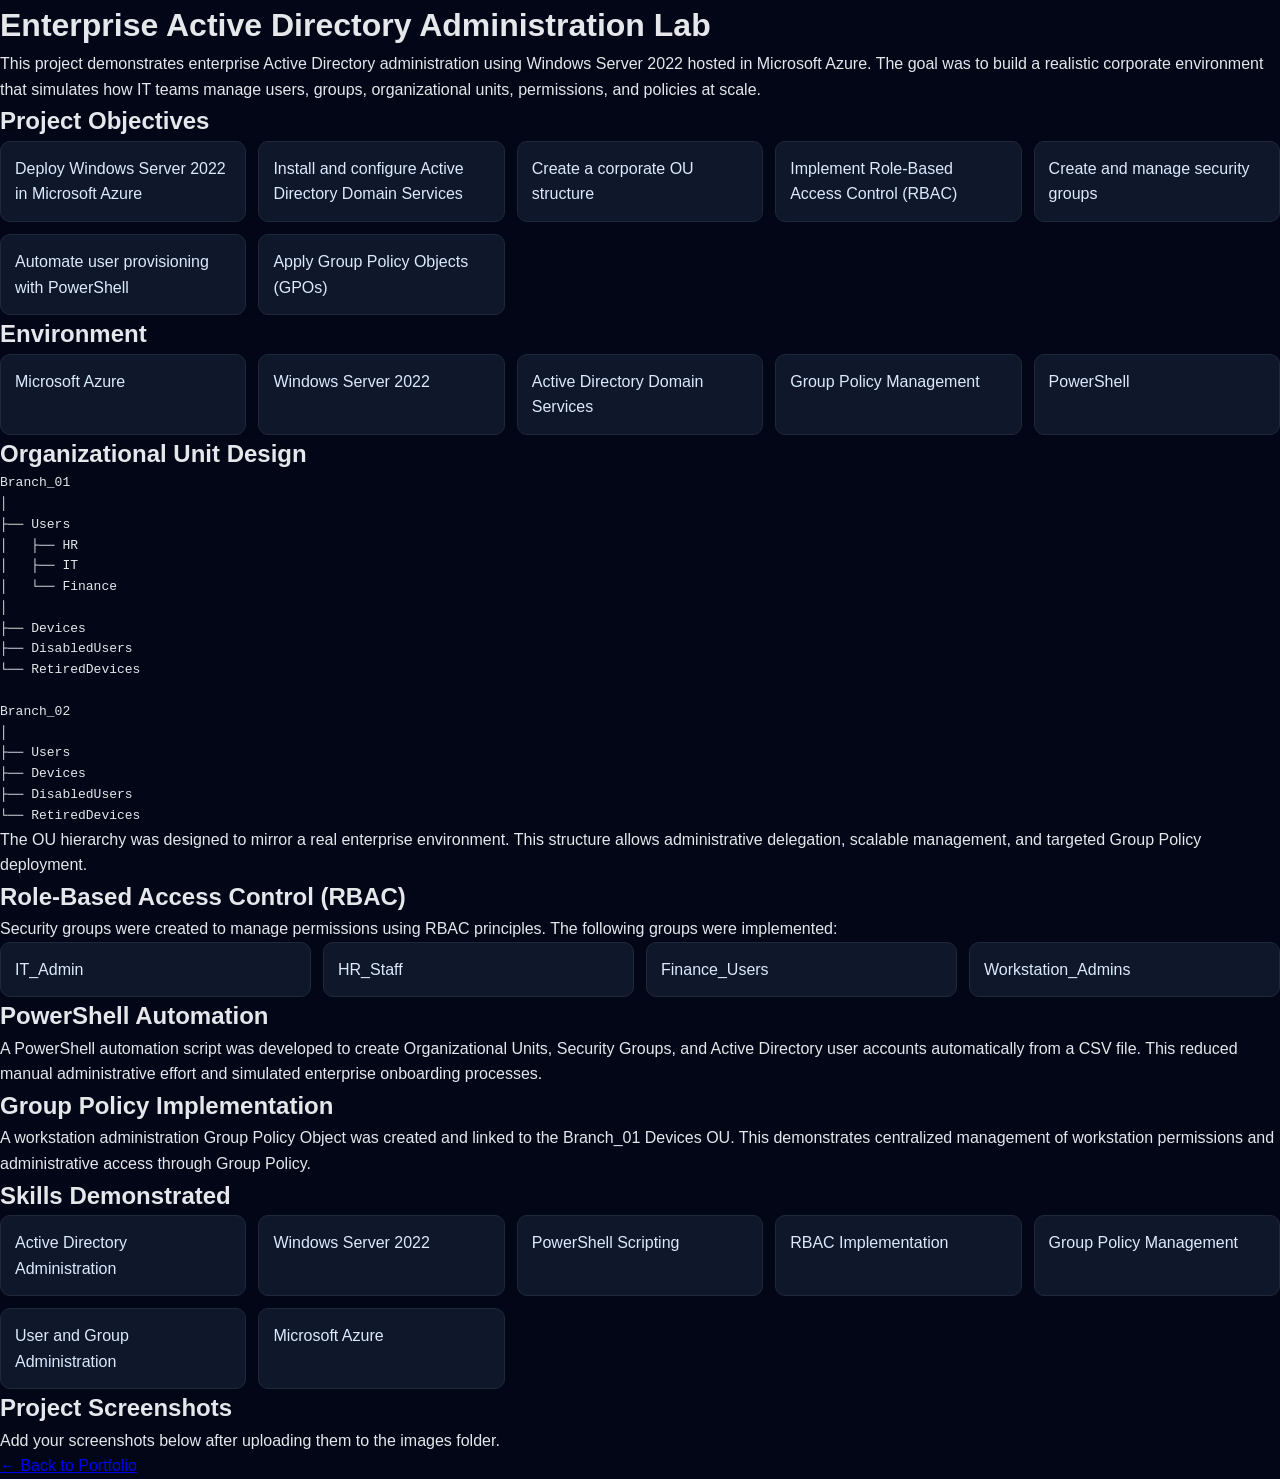
==== active-directory-lab.html @ cedfe618 "Add active-directory-lab.html for project documentation This HTML file outlines a project demonstrat" ====
<!DOCTYPE html>
<html lang="en">
<head>
    <meta charset="UTF-8">
    <meta name="viewport" content="width=device-width, initial-scale=1.0">
    <title>Enterprise Active Directory Administration Lab</title>
    <link rel="stylesheet" href="../style.css">
</head>
<body>

<div class="container">

    <h1>Enterprise Active Directory Administration Lab</h1>

    <p>
        This project demonstrates enterprise Active Directory administration
        using Windows Server 2022 hosted in Microsoft Azure. The goal was to
        build a realistic corporate environment that simulates how IT teams
        manage users, groups, organizational units, permissions, and policies
        at scale.
    </p>

    <h2>Project Objectives</h2>

    <ul>
        <li>Deploy Windows Server 2022 in Microsoft Azure</li>
        <li>Install and configure Active Directory Domain Services</li>
        <li>Create a corporate OU structure</li>
        <li>Implement Role-Based Access Control (RBAC)</li>
        <li>Create and manage security groups</li>
        <li>Automate user provisioning with PowerShell</li>
        <li>Apply Group Policy Objects (GPOs)</li>
    </ul>

    <h2>Environment</h2>

    <ul>
        <li>Microsoft Azure</li>
        <li>Windows Server 2022</li>
        <li>Active Directory Domain Services</li>
        <li>Group Policy Management</li>
        <li>PowerShell</li>
    </ul>

    <h2>Organizational Unit Design</h2>

<pre>
Branch_01
│
├── Users
│   ├── HR
│   ├── IT
│   └── Finance
│
├── Devices
├── DisabledUsers
└── RetiredDevices

Branch_02
│
├── Users
├── Devices
├── DisabledUsers
└── RetiredDevices
</pre>

    <p>
        The OU hierarchy was designed to mirror a real enterprise environment.
        This structure allows administrative delegation, scalable management,
        and targeted Group Policy deployment.
    </p>

    <h2>Role-Based Access Control (RBAC)</h2>

    <p>
        Security groups were created to manage permissions using RBAC principles.
        The following groups were implemented:
    </p>

    <ul>
        <li>IT_Admin</li>
        <li>HR_Staff</li>
        <li>Finance_Users</li>
        <li>Workstation_Admins</li>
    </ul>

    <h2>PowerShell Automation</h2>

    <p>
        A PowerShell automation script was developed to create Organizational
        Units, Security Groups, and Active Directory user accounts automatically
        from a CSV file. This reduced manual administrative effort and simulated
        enterprise onboarding processes.
    </p>

    <h2>Group Policy Implementation</h2>

    <p>
        A workstation administration Group Policy Object was created and linked
        to the Branch_01 Devices OU. This demonstrates centralized management
        of workstation permissions and administrative access through Group Policy.
    </p>

    <h2>Skills Demonstrated</h2>

    <ul>
        <li>Active Directory Administration</li>
        <li>Windows Server 2022</li>
        <li>PowerShell Scripting</li>
        <li>RBAC Implementation</li>
        <li>Group Policy Management</li>
        <li>User and Group Administration</li>
        <li>Microsoft Azure</li>
    </ul>

    <h2>Project Screenshots</h2>

    <p>Add your screenshots below after uploading them to the images folder.</p>

    <a href="../index.html">← Back to Portfolio</a>

</div>

</body>
</html>
---- style.css ----
* {
    margin: 0;
    padding: 0;
    box-sizing: border-box;
}

body {
    font-family: Arial, Helvetica, sans-serif;
    background: #020617;
    color: #e5e7eb;
    line-height: 1.6;
}

header {
    text-align: center;
    padding: 80px 20px;
    background: linear-gradient(135deg, #0f172a, #1e3a8a);
}

.profile-pic {
    width: 180px;
    height: 180px;
    border-radius: 50%;
    object-fit: cover;
    border: 4px solid #38bdf8;
    margin-bottom: 20px;
    box-shadow: 0 0 25px rgba(56, 189, 248, 0.5);
}

header h1 {
    font-size: 3rem;
    margin-bottom: 10px;
    color: #ffffff;
}

header p {
    font-size: 1.2rem;
    color: #bfdbfe;
}

.hero {
    text-align: center;
    padding: 60px 20px;
}

.hero h2 {
    font-size: 2.2rem;
    margin-bottom: 15px;
    color: #38bdf8;
}

.hero p {
    max-width: 800px;
    margin: 0 auto 25px;
    color: #cbd5e1;
}

.buttons {
    margin-top: 25px;
}

.buttons a,
.card a {
    display: inline-block;
    margin: 8px;
    padding: 12px 18px;
    background: #2563eb;
    color: white;
    text-decoration: none;
    border-radius: 8px;
    font-weight: bold;
}

.buttons a:hover,
.card a:hover {
    background: #1d4ed8;
}

section {
    max-width: 1100px;
    margin: auto;
    padding: 40px 25px;
}

section h2 {
    font-size: 2rem;
    margin-bottom: 20px;
    color: #38bdf8;
    border-bottom: 2px solid #1e40af;
    padding-bottom: 8px;
}

.card {
    background: #0f172a;
    border: 1px solid #1e293b;
    border-radius: 14px;
    padding: 24px;
    margin: 20px 0;
    box-shadow: 0 10px 25px rgba(0, 0, 0, 0.35);
}

.card:hover {
    border-color: #38bdf8;
}

.card h3 {
    color: #ffffff;
    margin-bottom: 10px;
}

.card p {
    color: #cbd5e1;
}

ul {
    list-style: none;
    display: grid;
    grid-template-columns: repeat(auto-fit, minmax(220px, 1fr));
    gap: 12px;
}

li {
    background: #0f172a;
    border: 1px solid #1e293b;
    padding: 14px;
    border-radius: 10px;
    color: #dbeafe;
}

footer {
    text-align: center;
    padding: 35px 20px;
    background: #0f172a;
    color: #94a3b8;
    margin-top: 40px;
}
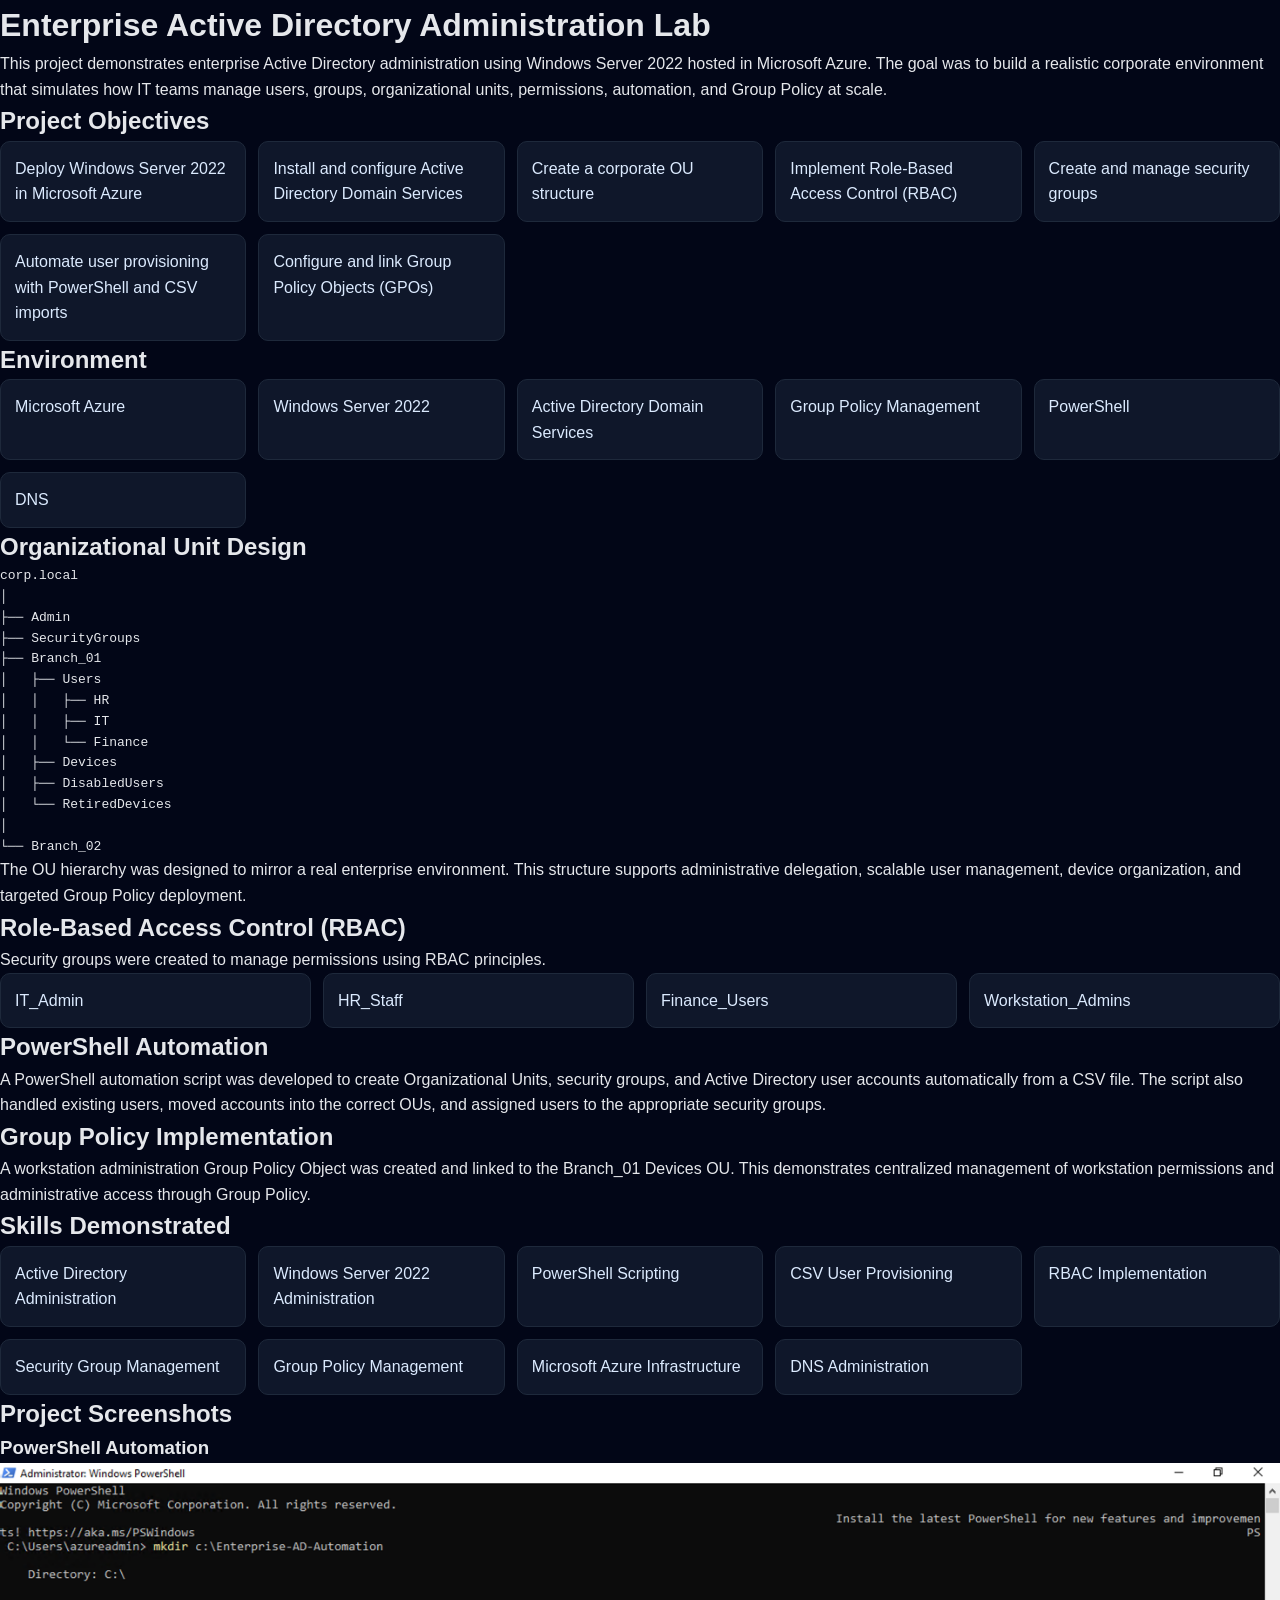
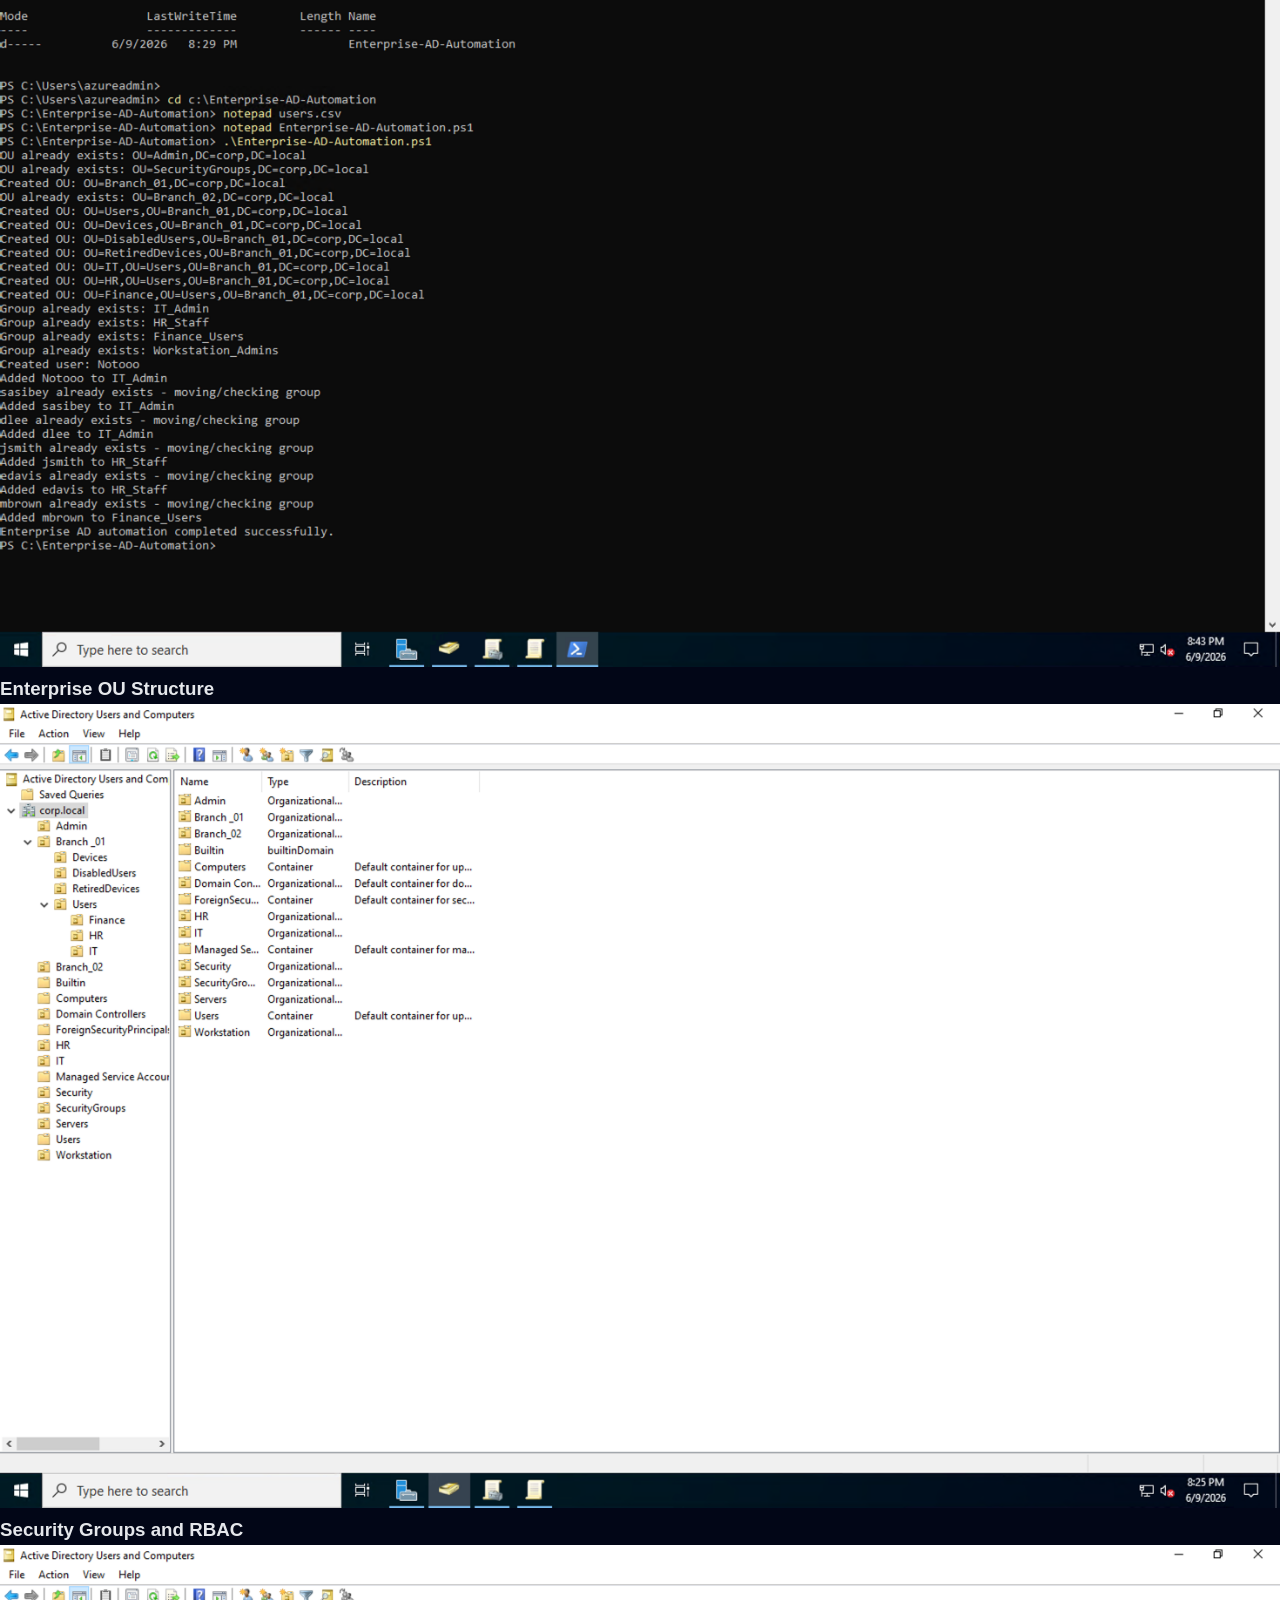
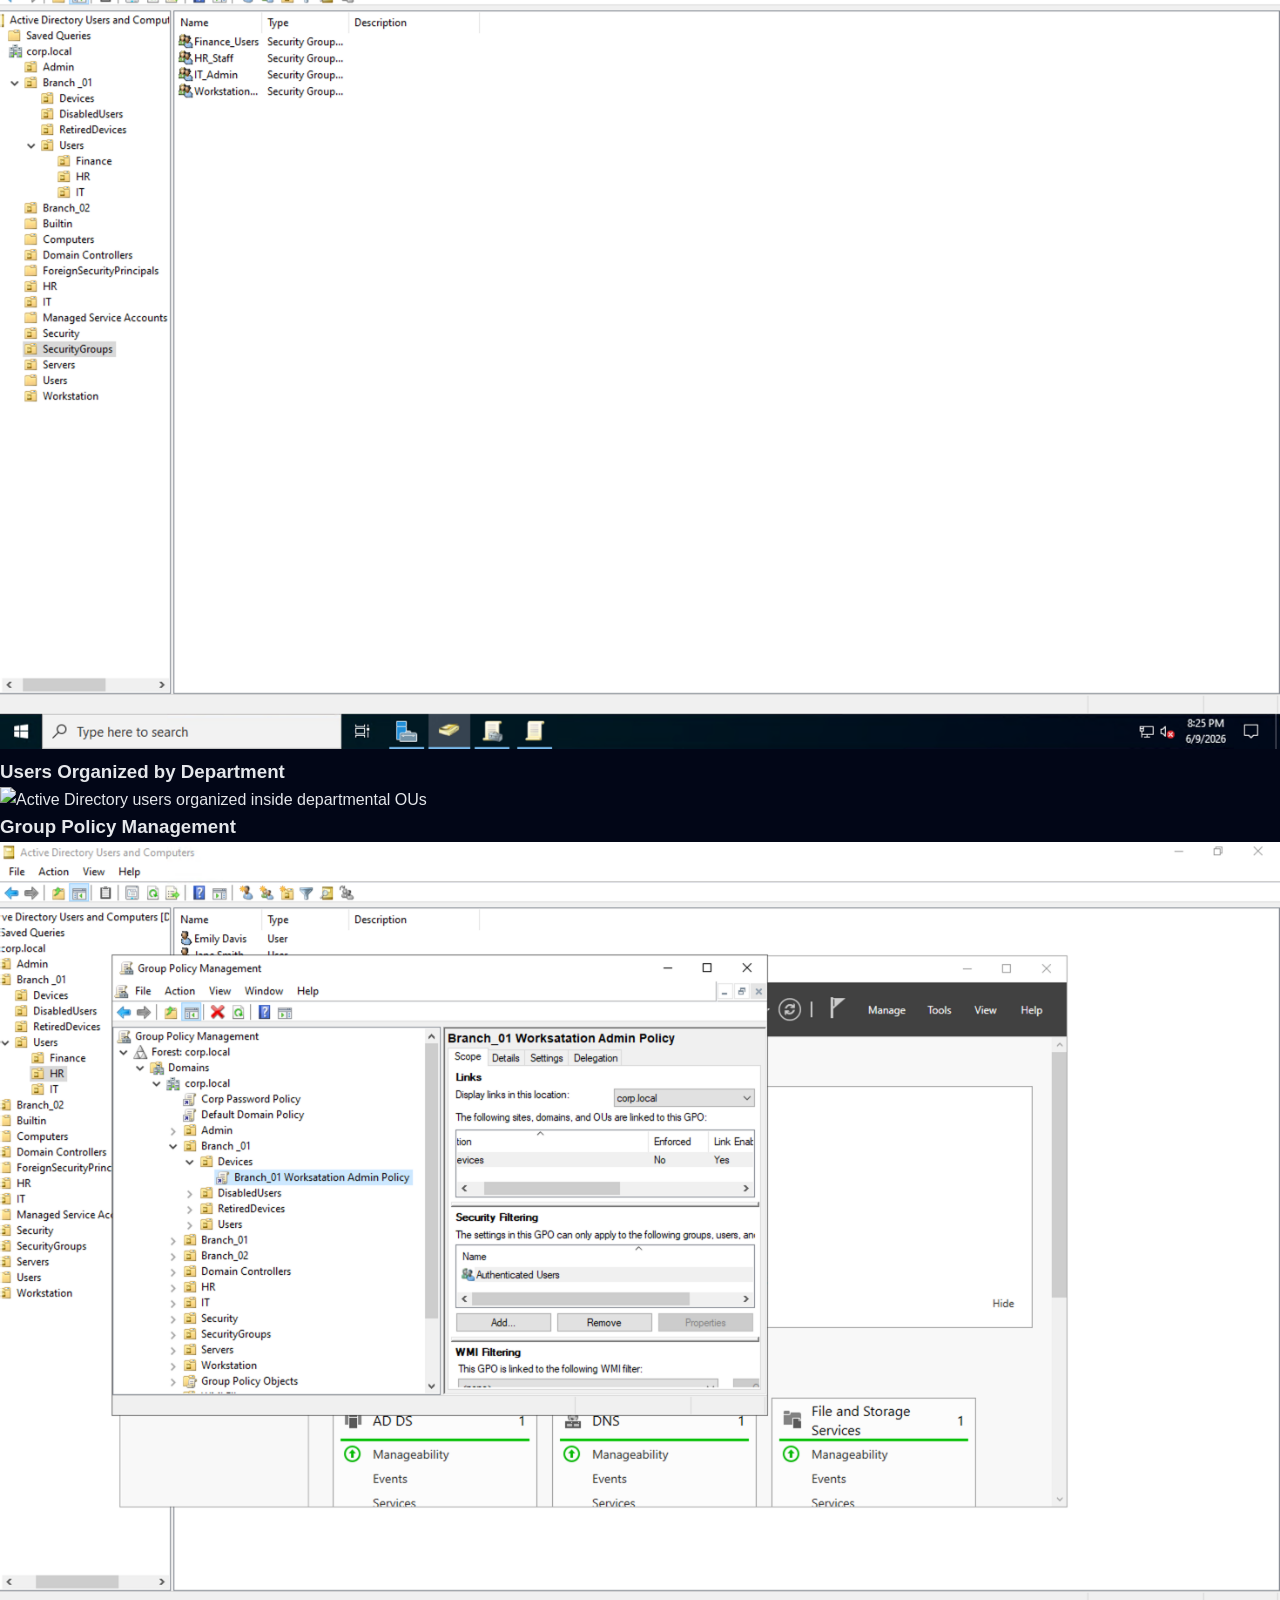
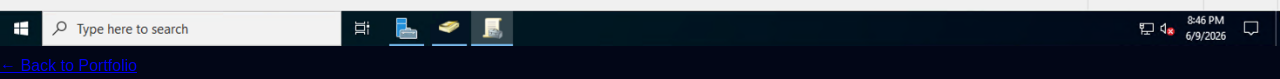
==== commit b41ee5d4: "Refine project details and enhance clarity Updated project description and objectives for clarity. E" ====
--- a/active-directory-lab.html
+++ b/active-directory-lab.html
@@ -13,68 +13,59 @@
     <h1>Enterprise Active Directory Administration Lab</h1>
 
     <p>
-        This project demonstrates enterprise Active Directory administration
-        using Windows Server 2022 hosted in Microsoft Azure. The goal was to
-        build a realistic corporate environment that simulates how IT teams
-        manage users, groups, organizational units, permissions, and policies
-        at scale.
+        This project demonstrates enterprise Active Directory administration using Windows Server 2022 hosted in Microsoft Azure.
+        The goal was to build a realistic corporate environment that simulates how IT teams manage users, groups,
+        organizational units, permissions, automation, and Group Policy at scale.
     </p>
 
     <h2>Project Objectives</h2>
-
     <ul>
         <li>Deploy Windows Server 2022 in Microsoft Azure</li>
         <li>Install and configure Active Directory Domain Services</li>
         <li>Create a corporate OU structure</li>
         <li>Implement Role-Based Access Control (RBAC)</li>
         <li>Create and manage security groups</li>
-        <li>Automate user provisioning with PowerShell</li>
-        <li>Apply Group Policy Objects (GPOs)</li>
+        <li>Automate user provisioning with PowerShell and CSV imports</li>
+        <li>Configure and link Group Policy Objects (GPOs)</li>
     </ul>
 
     <h2>Environment</h2>
-
     <ul>
         <li>Microsoft Azure</li>
         <li>Windows Server 2022</li>
         <li>Active Directory Domain Services</li>
         <li>Group Policy Management</li>
         <li>PowerShell</li>
+        <li>DNS</li>
     </ul>
 
     <h2>Organizational Unit Design</h2>
 
 <pre>
-Branch_01
+corp.local
 │
-├── Users
-│   ├── HR
-│   ├── IT
-│   └── Finance
+├── Admin
+├── SecurityGroups
+├── Branch_01
+│   ├── Users
+│   │   ├── HR
+│   │   ├── IT
+│   │   └── Finance
+│   ├── Devices
+│   ├── DisabledUsers
+│   └── RetiredDevices
 │
-├── Devices
-├── DisabledUsers
-└── RetiredDevices
-
-Branch_02
-│
-├── Users
-├── Devices
-├── DisabledUsers
-└── RetiredDevices
+└── Branch_02
 </pre>
 
     <p>
-        The OU hierarchy was designed to mirror a real enterprise environment.
-        This structure allows administrative delegation, scalable management,
-        and targeted Group Policy deployment.
+        The OU hierarchy was designed to mirror a real enterprise environment. This structure supports
+        administrative delegation, scalable user management, device organization, and targeted Group Policy deployment.
     </p>
 
     <h2>Role-Based Access Control (RBAC)</h2>
-
     <p>
         Security groups were created to manage permissions using RBAC principles.
-        The following groups were implemented:
     </p>
 
     <ul>
@@ -85,39 +76,51 @@
     </ul>
 
     <h2>PowerShell Automation</h2>
-
     <p>
-        A PowerShell automation script was developed to create Organizational
-        Units, Security Groups, and Active Directory user accounts automatically
-        from a CSV file. This reduced manual administrative effort and simulated
-        enterprise onboarding processes.
+        A PowerShell automation script was developed to create Organizational Units, security groups,
+        and Active Directory user accounts automatically from a CSV file. The script also handled existing users,
+        moved accounts into the correct OUs, and assigned users to the appropriate security groups.
     </p>
 
     <h2>Group Policy Implementation</h2>
-
     <p>
-        A workstation administration Group Policy Object was created and linked
-        to the Branch_01 Devices OU. This demonstrates centralized management
-        of workstation permissions and administrative access through Group Policy.
+        A workstation administration Group Policy Object was created and linked to the Branch_01 Devices OU.
+        This demonstrates centralized management of workstation permissions and administrative access through Group Policy.
     </p>
 
     <h2>Skills Demonstrated</h2>
-
     <ul>
         <li>Active Directory Administration</li>
-        <li>Windows Server 2022</li>
+        <li>Windows Server 2022 Administration</li>
         <li>PowerShell Scripting</li>
+        <li>CSV User Provisioning</li>
         <li>RBAC Implementation</li>
+        <li>Security Group Management</li>
         <li>Group Policy Management</li>
-        <li>User and Group Administration</li>
-        <li>Microsoft Azure</li>
+        <li>Microsoft Azure Infrastructure</li>
+        <li>DNS Administration</li>
     </ul>
 
     <h2>Project Screenshots</h2>
 
-    <p>Add your screenshots below after uploading them to the images folder.</p>
+    <h3>PowerShell Automation</h3>
+    <img src="../images/ad-powershell.jpg" alt="PowerShell automation output showing enterprise AD automation completed successfully" width="100%">
 
-    <a href="../index.html">← Back to Portfolio</a>
+    <h3>Enterprise OU Structure</h3>
+    <img src="../images/ad-ou-structure.jpg" alt="Active Directory OU structure showing Branch_01, Users, HR, IT, Finance, Devices, DisabledUsers, and RetiredDevices" width="100%">
+
+    <h3>Security Groups and RBAC</h3>
+    <img src="../images/ad-security-groups.jpg" alt="Active Directory security groups including IT_Admin, HR_Staff, Finance_Users, and Workstation_Admins" width="100%">
+
+    <h3>Users Organized by Department</h3>
+    <img src="../images/ad-users.jpg" alt="Active Directory users organized inside departmental OUs" width="100%">
+
+    <h3>Group Policy Management</h3>
+    <img src="../images/ad-gpo.jpg" alt="Group Policy Management showing Branch_01 Workstation Admin Policy linked to Devices OU" width="100%">
+
+    <p>
+        <a href="../index.html">← Back to Portfolio</a>
+    </p>
 
 </div>
 
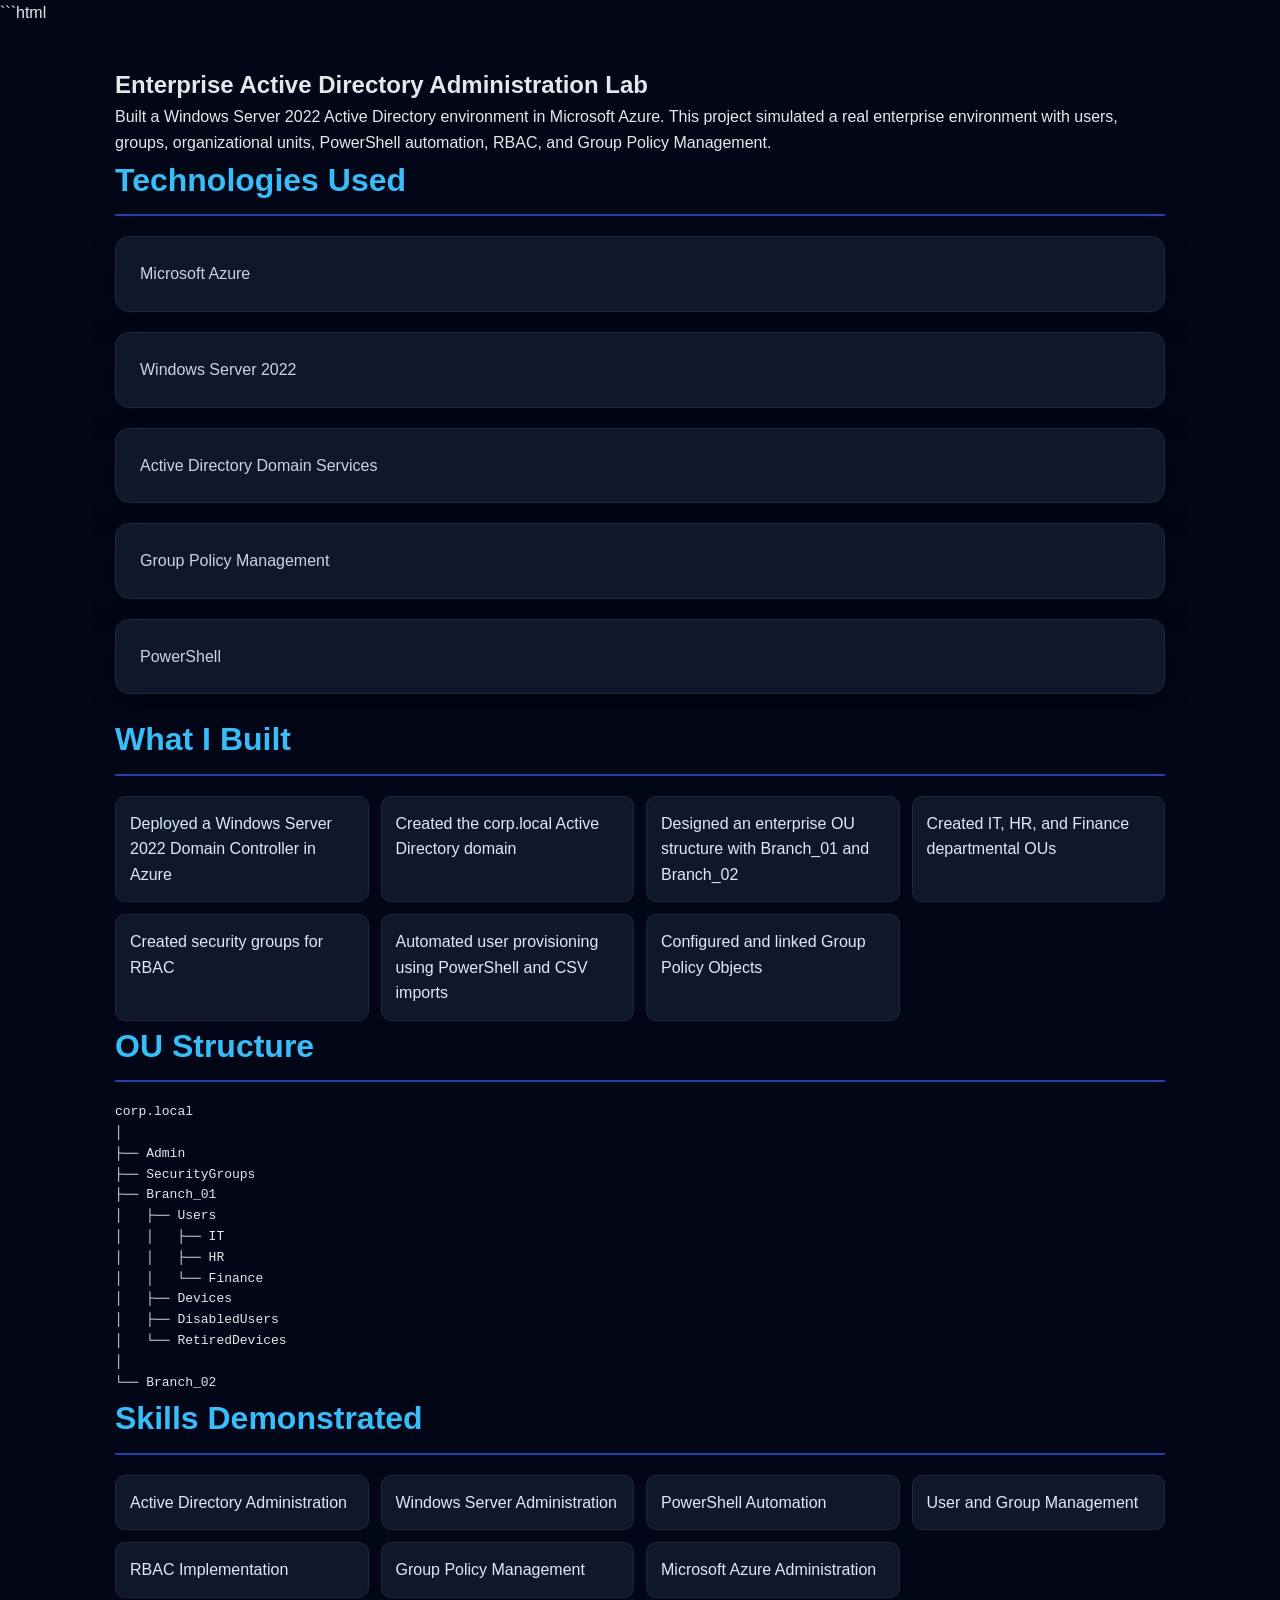
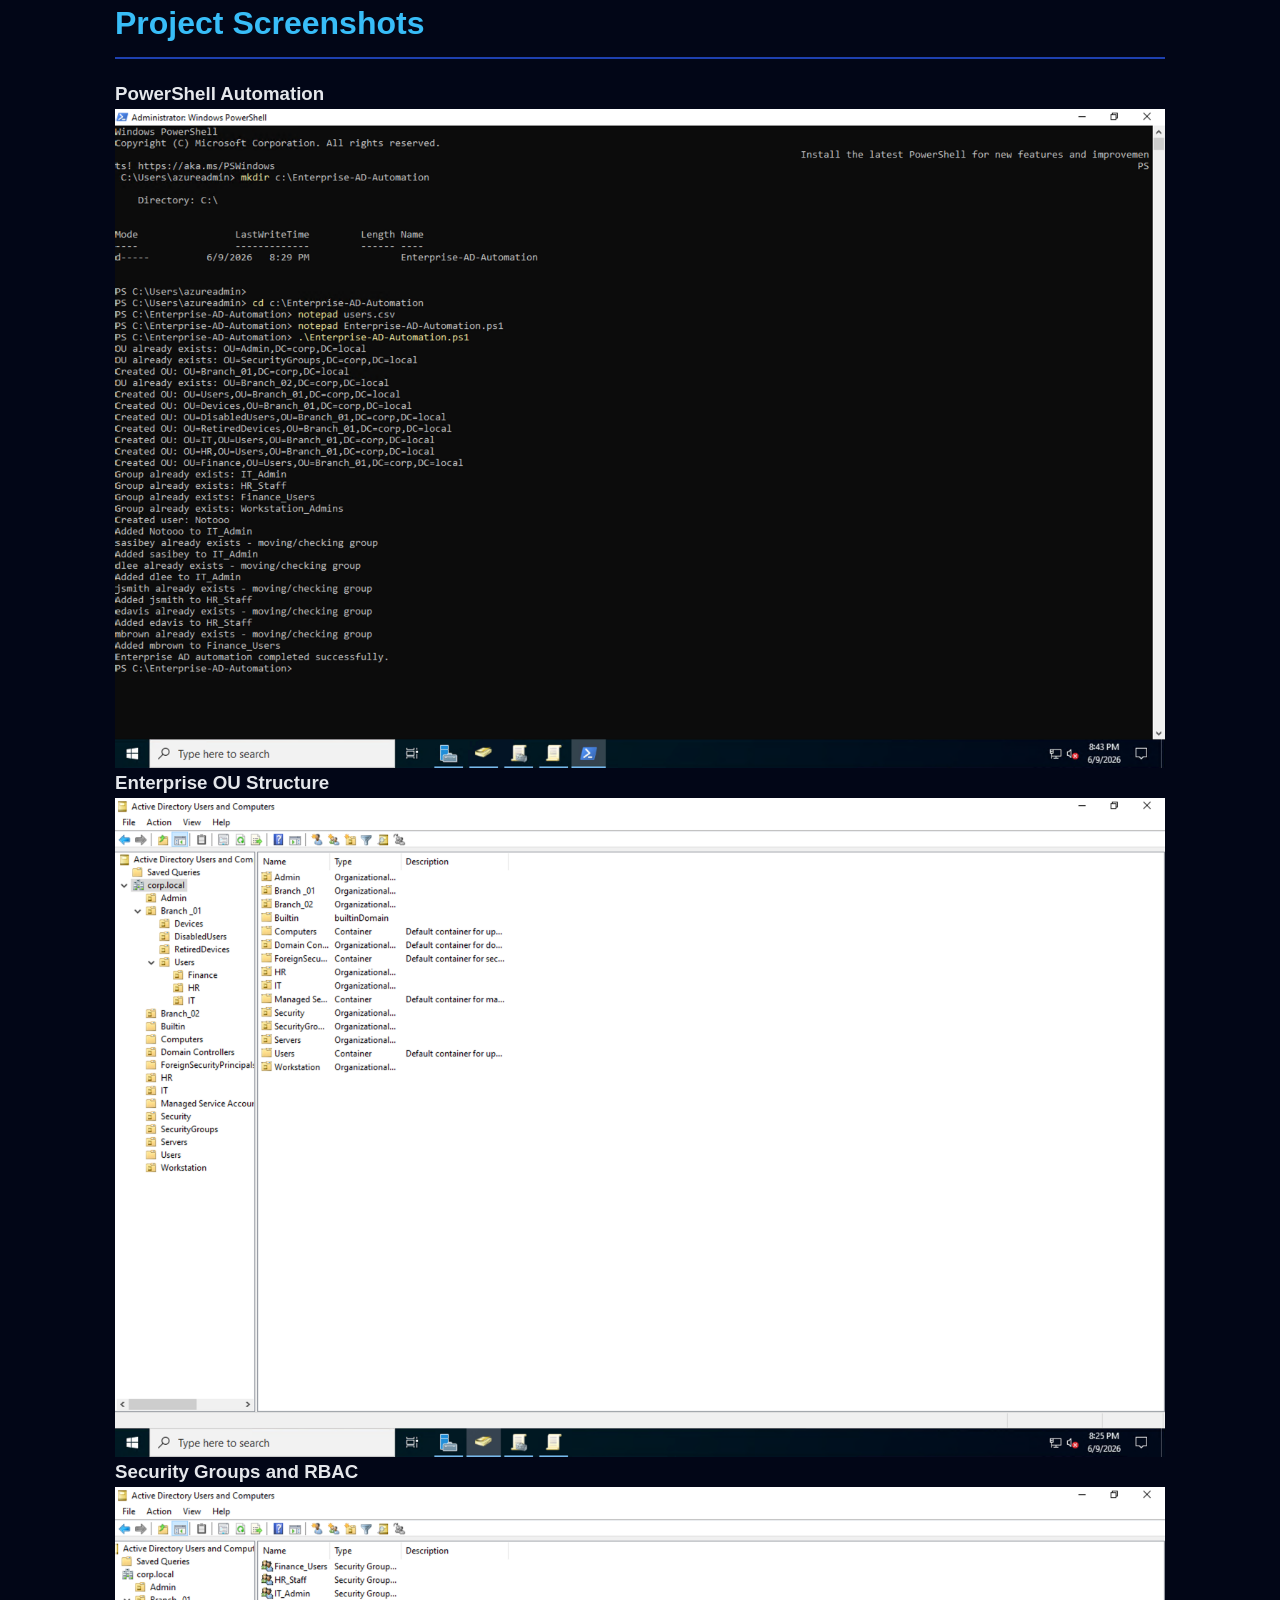
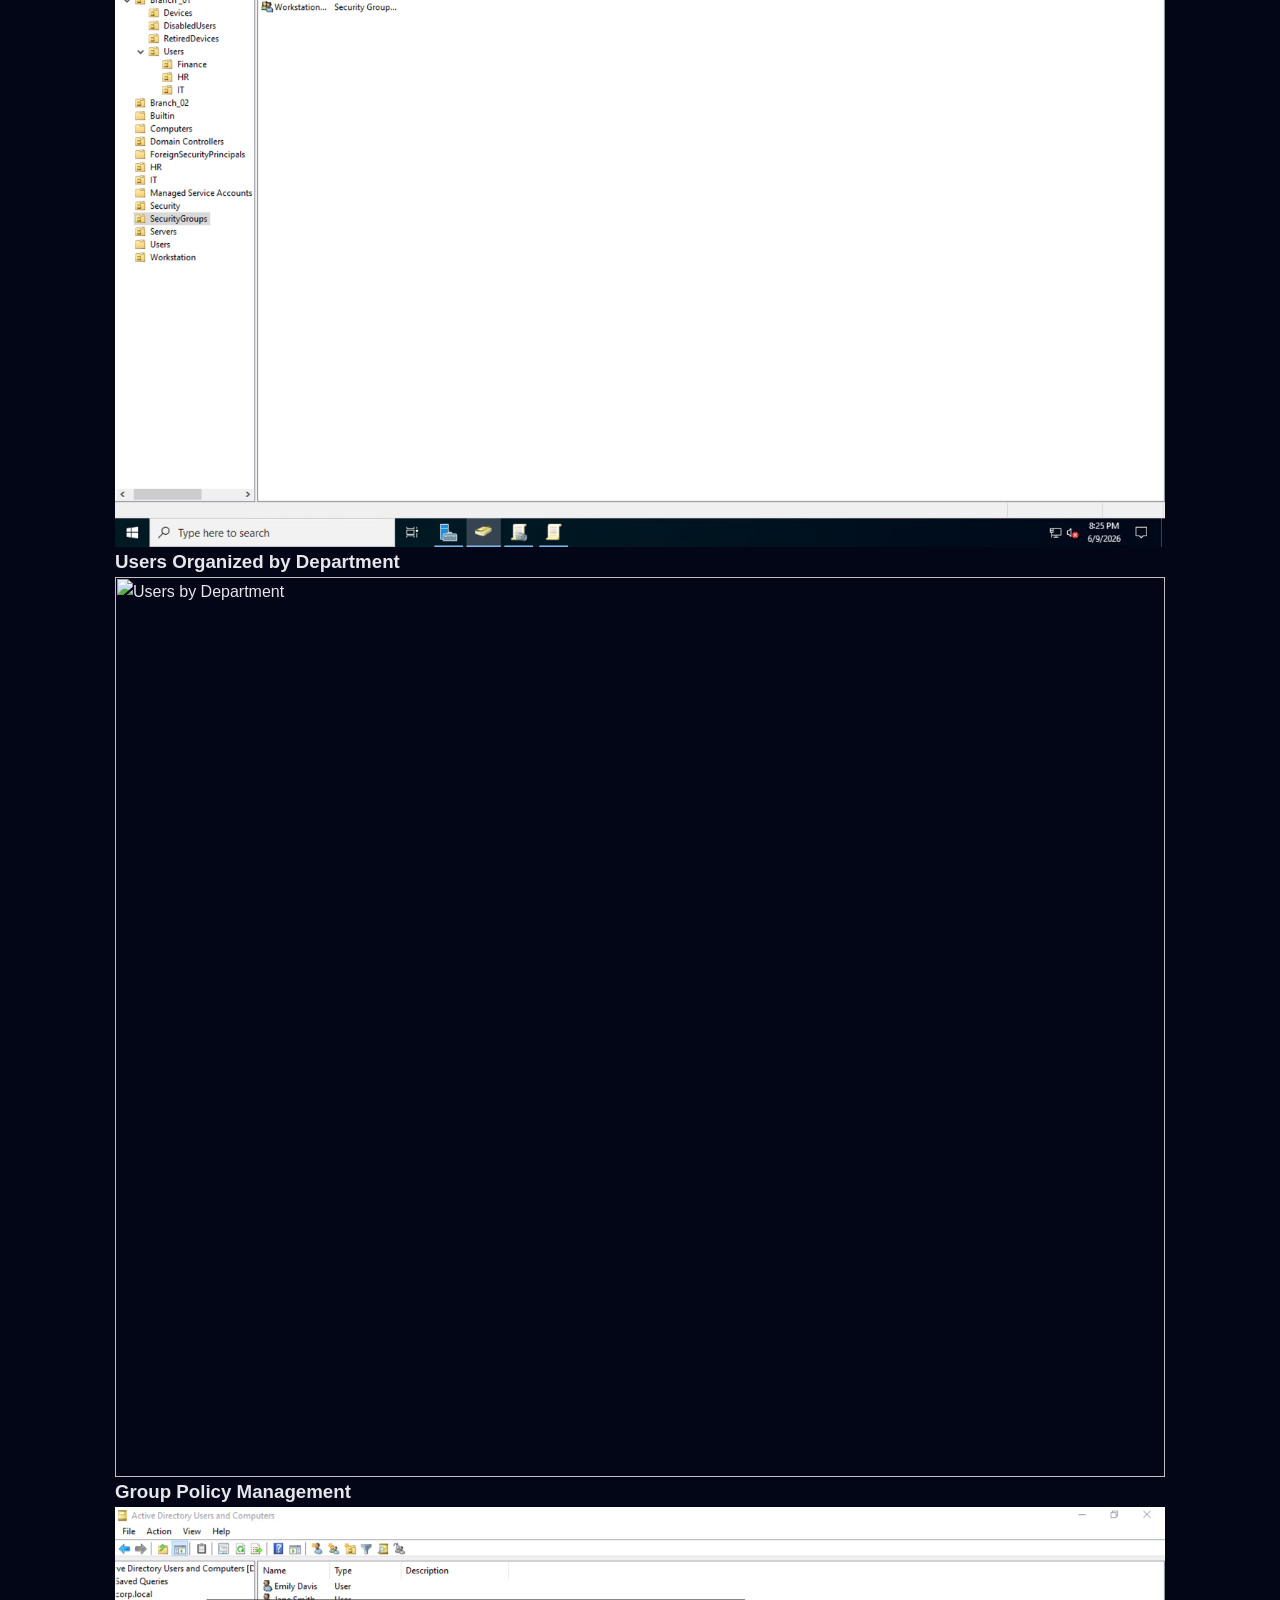
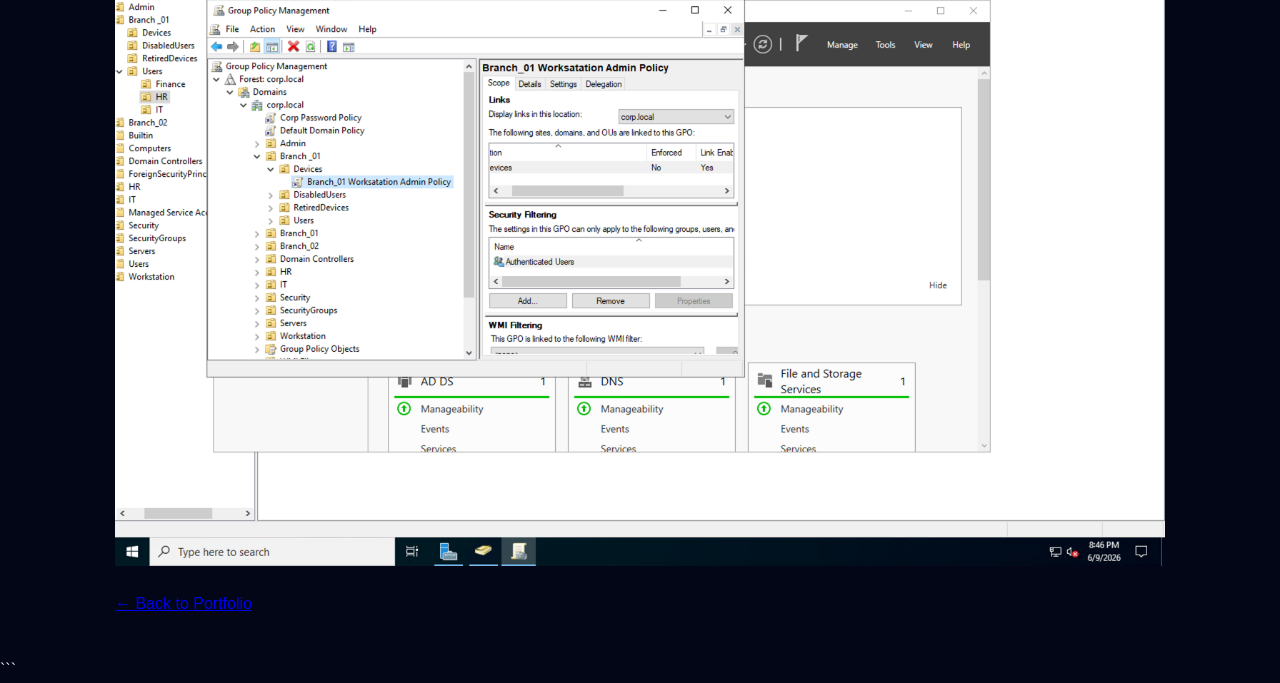
==== commit 0d908340: "Refactor active-directory-lab.html content and structure" ====
--- a/active-directory-lab.html
+++ b/active-directory-lab.html
@@ -1,45 +1,59 @@
+```html
 <!DOCTYPE html>
 <html lang="en">
 <head>
     <meta charset="UTF-8">
     <meta name="viewport" content="width=device-width, initial-scale=1.0">
     <title>Enterprise Active Directory Administration Lab</title>
-    <link rel="stylesheet" href="../style.css">
+    <link rel="stylesheet" href="style.css">
 </head>
 <body>
 
-<div class="container">
+<section class="project-page">
 
     <h1>Enterprise Active Directory Administration Lab</h1>
 
     <p>
-        This project demonstrates enterprise Active Directory administration using Windows Server 2022 hosted in Microsoft Azure.
-        The goal was to build a realistic corporate environment that simulates how IT teams manage users, groups,
-        organizational units, permissions, automation, and Group Policy at scale.
+        Built a Windows Server 2022 Active Directory environment in Microsoft Azure.
+        This project simulated a real enterprise environment with users, groups,
+        organizational units, PowerShell automation, RBAC, and Group Policy Management.
     </p>
 
-    <h2>Project Objectives</h2>
+    <h2>Technologies Used</h2>
+
+    <div class="card">
+        <p>Microsoft Azure</p>
+    </div>
+
+    <div class="card">
+        <p>Windows Server 2022</p>
+    </div>
+
+    <div class="card">
+        <p>Active Directory Domain Services</p>
+    </div>
+
+    <div class="card">
+        <p>Group Policy Management</p>
+    </div>
+
+    <div class="card">
+        <p>PowerShell</p>
+    </div>
+
+    <h2>What I Built</h2>
+
     <ul>
-        <li>Deploy Windows Server 2022 in Microsoft Azure</li>
-        <li>Install and configure Active Directory Domain Services</li>
-        <li>Create a corporate OU structure</li>
-        <li>Implement Role-Based Access Control (RBAC)</li>
-        <li>Create and manage security groups</li>
-        <li>Automate user provisioning with PowerShell and CSV imports</li>
-        <li>Configure and link Group Policy Objects (GPOs)</li>
+        <li>Deployed a Windows Server 2022 Domain Controller in Azure</li>
+        <li>Created the corp.local Active Directory domain</li>
+        <li>Designed an enterprise OU structure with Branch_01 and Branch_02</li>
+        <li>Created IT, HR, and Finance departmental OUs</li>
+        <li>Created security groups for RBAC</li>
+        <li>Automated user provisioning using PowerShell and CSV imports</li>
+        <li>Configured and linked Group Policy Objects</li>
     </ul>
 
-    <h2>Environment</h2>
-    <ul>
-        <li>Microsoft Azure</li>
-        <li>Windows Server 2022</li>
-        <li>Active Directory Domain Services</li>
-        <li>Group Policy Management</li>
-        <li>PowerShell</li>
-        <li>DNS</li>
-    </ul>
-
-    <h2>Organizational Unit Design</h2>
+    <h2>OU Structure</h2>
 
 <pre>
 corp.local
@@ -48,8 +62,8 @@
 ├── SecurityGroups
 ├── Branch_01
 │   ├── Users
+│   │   ├── IT
 │   │   ├── HR
-│   │   ├── IT
 │   │   └── Finance
 │   ├── Devices
 │   ├── DisabledUsers
@@ -58,71 +72,41 @@
 └── Branch_02
 </pre>
 
-    <p>
-        The OU hierarchy was designed to mirror a real enterprise environment. This structure supports
-        administrative delegation, scalable user management, device organization, and targeted Group Policy deployment.
-    </p>
-
-    <h2>Role-Based Access Control (RBAC)</h2>
-    <p>
-        Security groups were created to manage permissions using RBAC principles.
-    </p>
+    <h2>Skills Demonstrated</h2>
 
     <ul>
-        <li>IT_Admin</li>
-        <li>HR_Staff</li>
-        <li>Finance_Users</li>
-        <li>Workstation_Admins</li>
-    </ul>
-
-    <h2>PowerShell Automation</h2>
-    <p>
-        A PowerShell automation script was developed to create Organizational Units, security groups,
-        and Active Directory user accounts automatically from a CSV file. The script also handled existing users,
-        moved accounts into the correct OUs, and assigned users to the appropriate security groups.
-    </p>
-
-    <h2>Group Policy Implementation</h2>
-    <p>
-        A workstation administration Group Policy Object was created and linked to the Branch_01 Devices OU.
-        This demonstrates centralized management of workstation permissions and administrative access through Group Policy.
-    </p>
-
-    <h2>Skills Demonstrated</h2>
-    <ul>
         <li>Active Directory Administration</li>
-        <li>Windows Server 2022 Administration</li>
-        <li>PowerShell Scripting</li>
-        <li>CSV User Provisioning</li>
+        <li>Windows Server Administration</li>
+        <li>PowerShell Automation</li>
+        <li>User and Group Management</li>
         <li>RBAC Implementation</li>
-        <li>Security Group Management</li>
         <li>Group Policy Management</li>
-        <li>Microsoft Azure Infrastructure</li>
-        <li>DNS Administration</li>
+        <li>Microsoft Azure Administration</li>
     </ul>
 
     <h2>Project Screenshots</h2>
 
     <h3>PowerShell Automation</h3>
-    <img src="../images/ad-powershell.jpg" alt="PowerShell automation output showing enterprise AD automation completed successfully" width="100%">
+    <img src="images/ad-powershell.jpg" alt="PowerShell Automation" width="100%">
 
     <h3>Enterprise OU Structure</h3>
-    <img src="../images/ad-ou-structure.jpg" alt="Active Directory OU structure showing Branch_01, Users, HR, IT, Finance, Devices, DisabledUsers, and RetiredDevices" width="100%">
+    <img src="images/ad-ou-structure.jpg" alt="OU Structure" width="100%">
 
     <h3>Security Groups and RBAC</h3>
-    <img src="../images/ad-security-groups.jpg" alt="Active Directory security groups including IT_Admin, HR_Staff, Finance_Users, and Workstation_Admins" width="100%">
+    <img src="images/ad-security-groups.jpg" alt="Security Groups" width="100%">
 
     <h3>Users Organized by Department</h3>
-    <img src="../images/ad-users.jpg" alt="Active Directory users organized inside departmental OUs" width="100%">
+    <img src="images/ad-users.jpg" alt="Users by Department" width="100%">
 
     <h3>Group Policy Management</h3>
-    <img src="../images/ad-gpo.jpg" alt="Group Policy Management showing Branch_01 Workstation Admin Policy linked to Devices OU" width="100%">
+    <img src="images/ad-gpo.jpg" alt="Group Policy Management" width="100%">
 
-    <p>
-        <a href="../index.html">← Back to Portfolio</a>
-    </p>
+    <br><br>
 
-</div>
+    <a href="index.html">← Back to Portfolio</a>
+
+</section>
 
 </body>
 </html>
+```
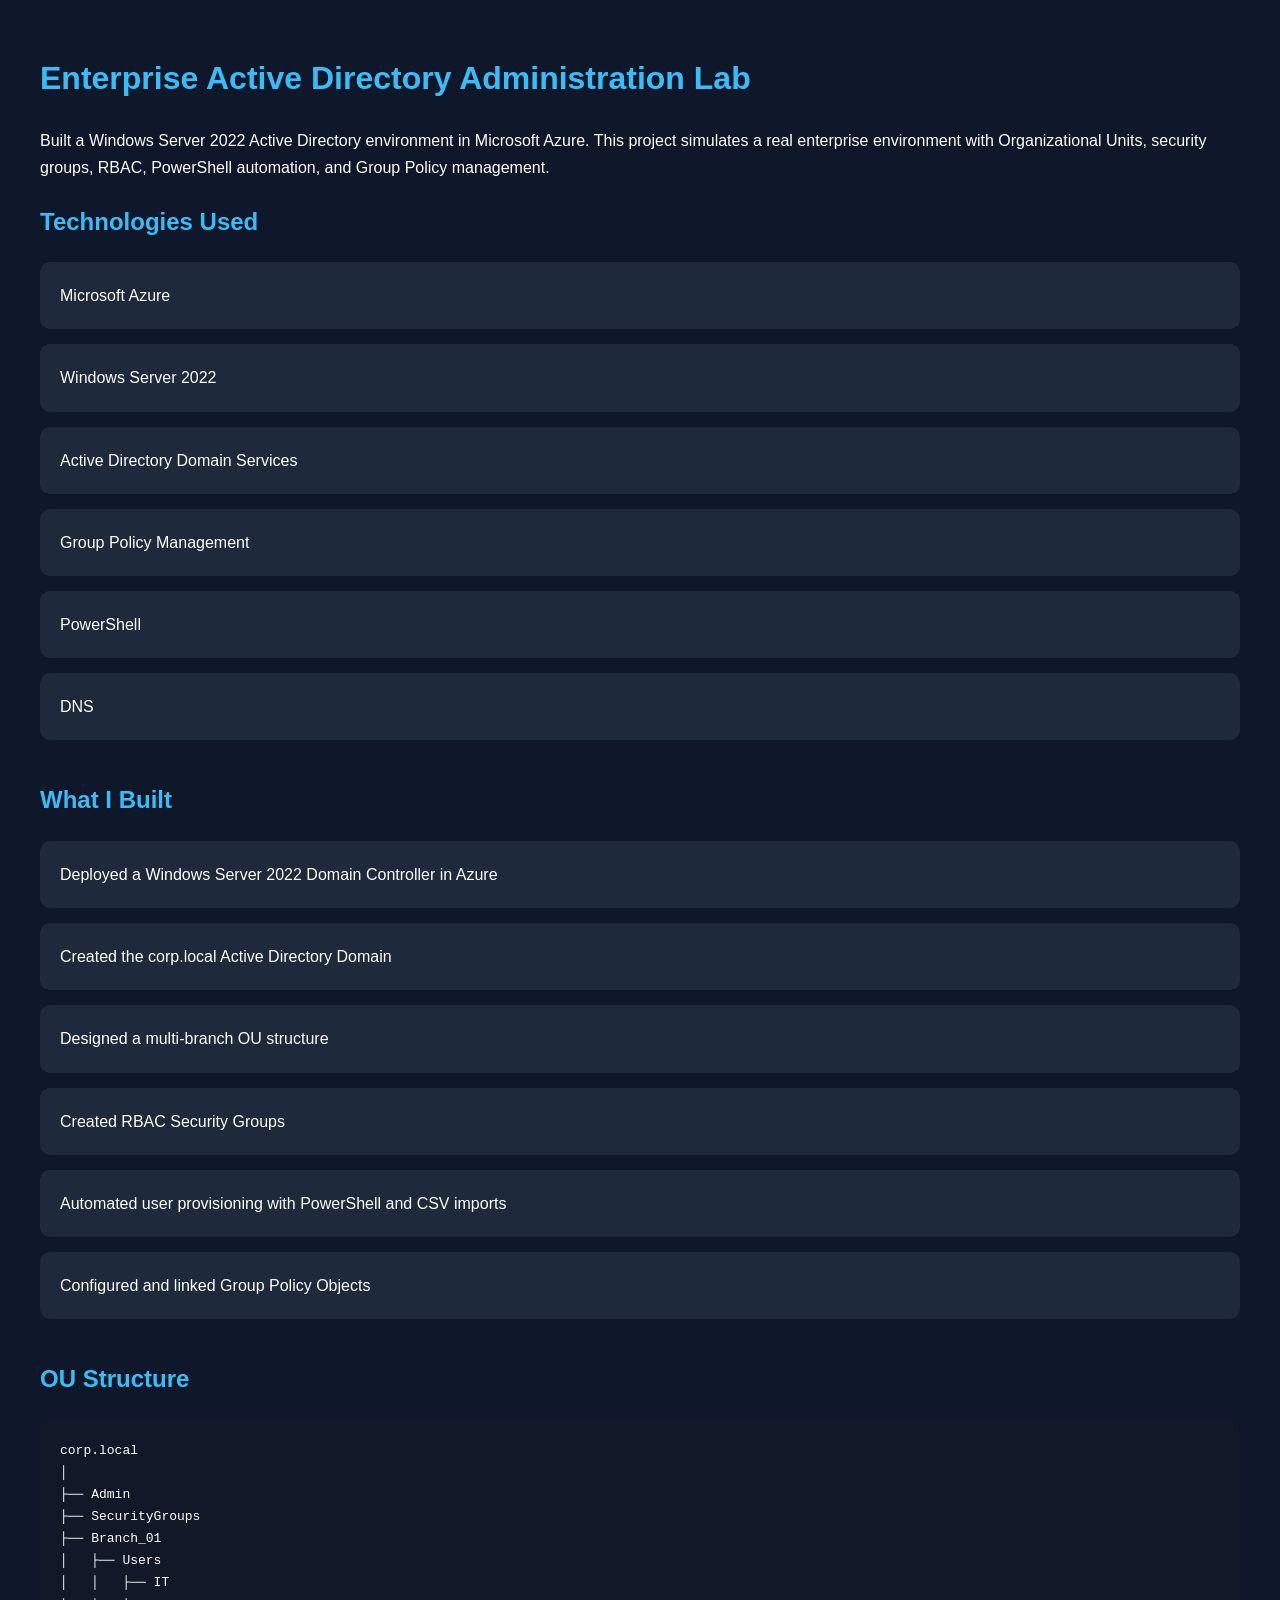
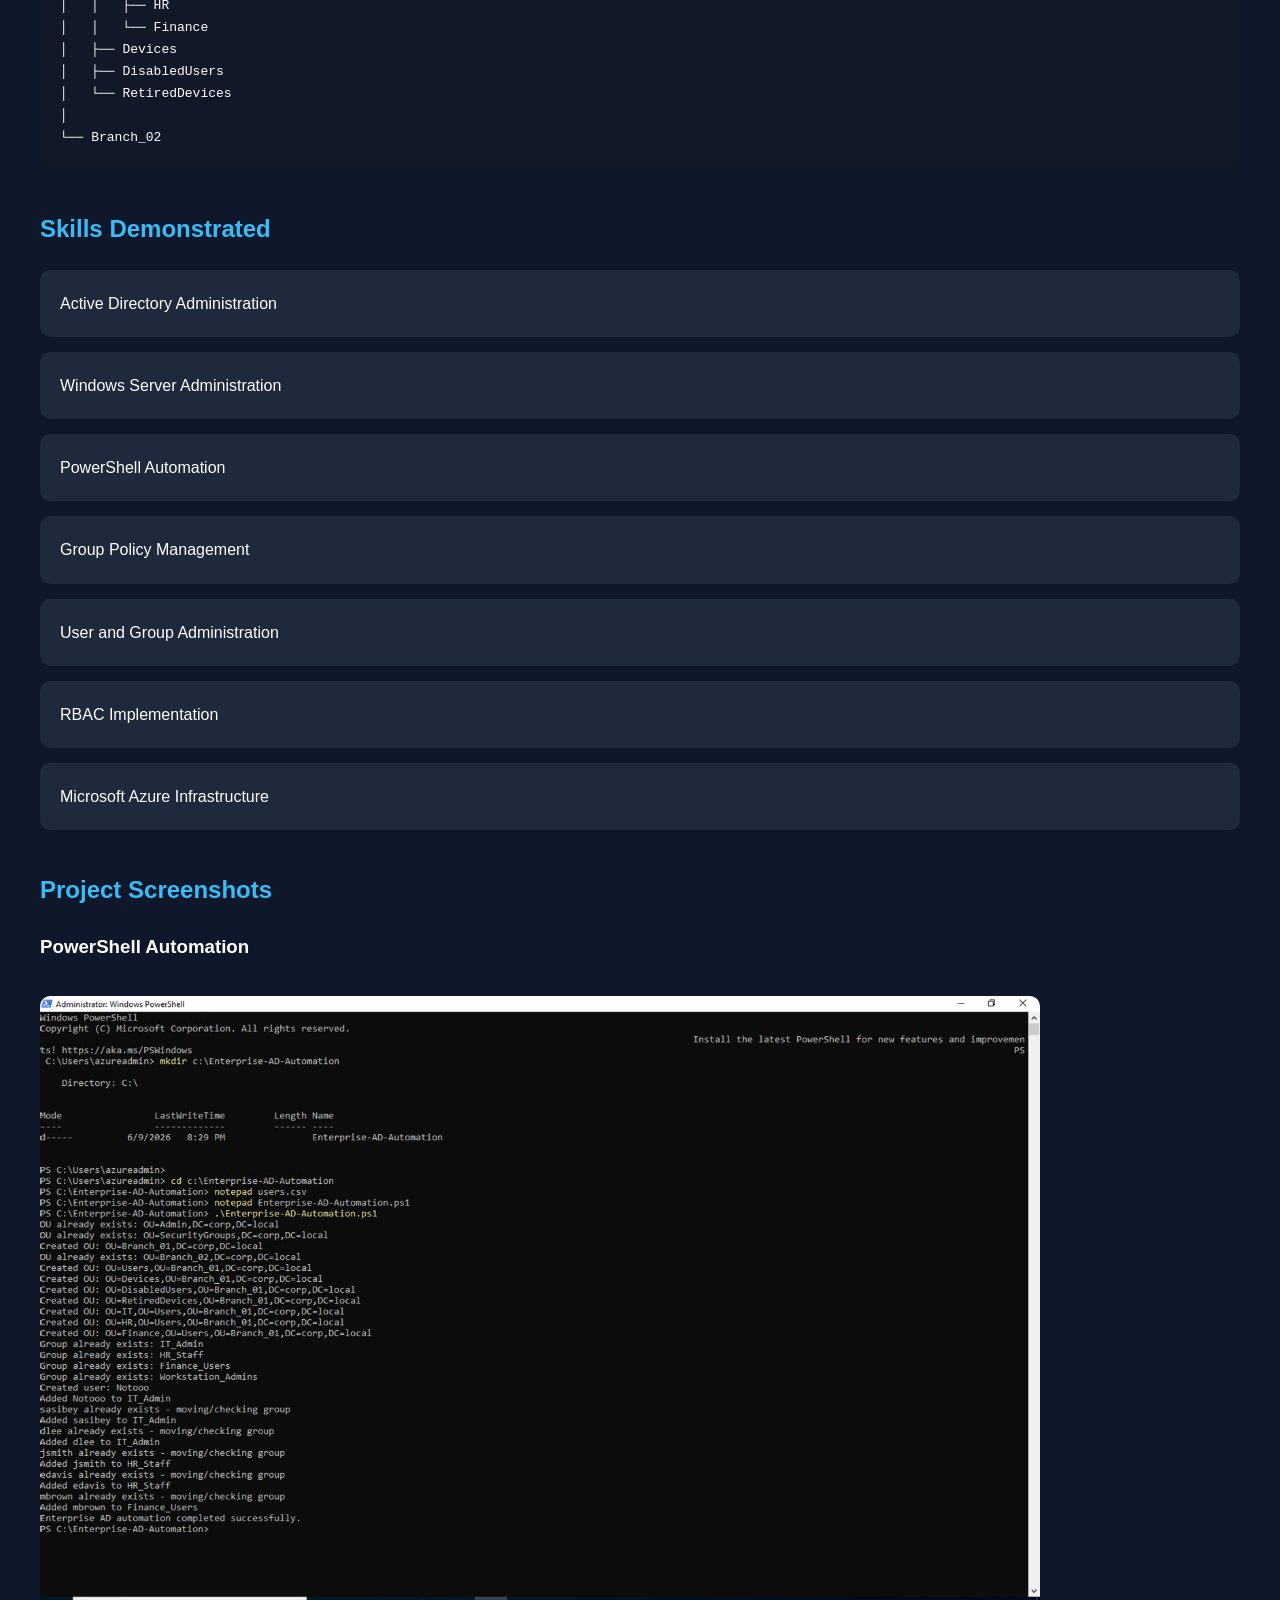
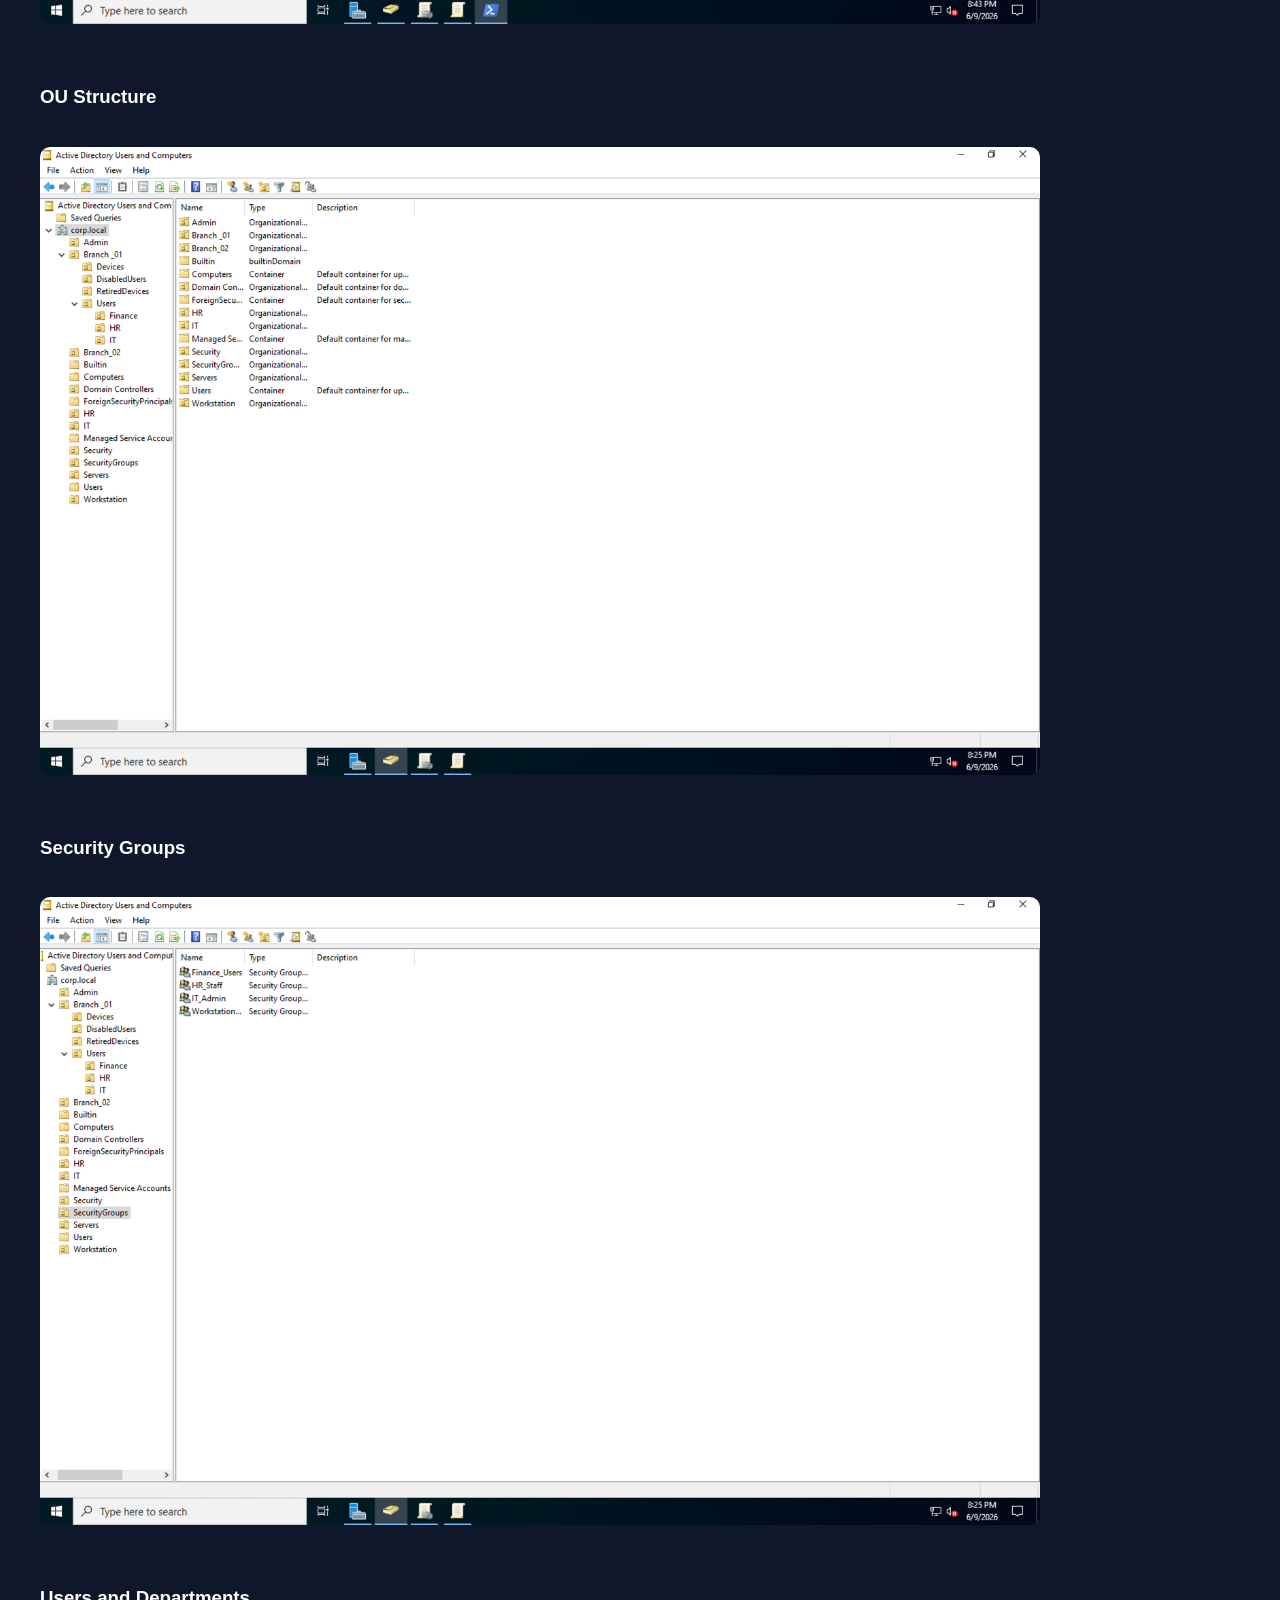
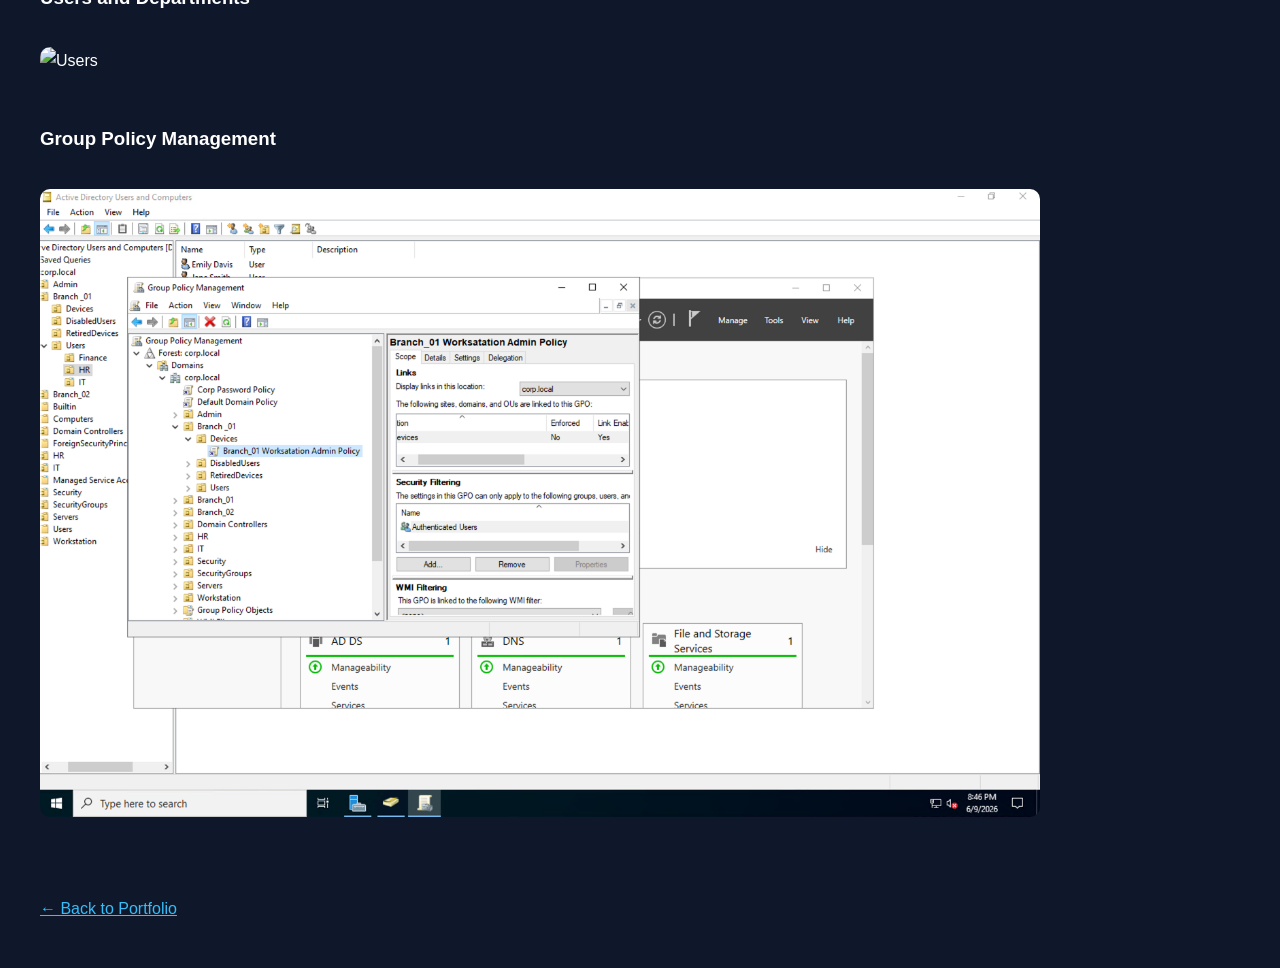
==== commit 9b5e3668: "Refactor HTML structure and styling for clarity" ====
--- a/active-directory-lab.html
+++ b/active-directory-lab.html
@@ -1,59 +1,92 @@
-```html
 <!DOCTYPE html>
 <html lang="en">
 <head>
-    <meta charset="UTF-8">
-    <meta name="viewport" content="width=device-width, initial-scale=1.0">
-    <title>Enterprise Active Directory Administration Lab</title>
-    <link rel="stylesheet" href="style.css">
+<meta charset="UTF-8">
+<meta name="viewport" content="width=device-width, initial-scale=1.0">
+<title>Enterprise Active Directory Administration Lab</title>
+
+<style>
+body{
+    font-family: Arial, sans-serif;
+    background:#0f172a;
+    color:white;
+    max-width:1200px;
+    margin:auto;
+    padding:30px;
+    line-height:1.7;
+}
+
+h1,h2{
+    color:#38bdf8;
+}
+
+.section{
+    margin-bottom:40px;
+}
+
+.card{
+    background:#1e293b;
+    padding:20px;
+    border-radius:10px;
+    margin-bottom:15px;
+}
+
+img{
+    width:100%;
+    max-width:1000px;
+    border-radius:10px;
+    margin-top:15px;
+    margin-bottom:30px;
+}
+
+a{
+    color:#38bdf8;
+}
+
+pre{
+    background:#111827;
+    padding:20px;
+    border-radius:10px;
+    overflow:auto;
+}
+</style>
+
 </head>
 <body>
 
-<section class="project-page">
+<h1>Enterprise Active Directory Administration Lab</h1>
 
-    <h1>Enterprise Active Directory Administration Lab</h1>
+<p>
+Built a Windows Server 2022 Active Directory environment in Microsoft Azure.
+This project simulates a real enterprise environment with Organizational Units,
+security groups, RBAC, PowerShell automation, and Group Policy management.
+</p>
 
-    <p>
-        Built a Windows Server 2022 Active Directory environment in Microsoft Azure.
-        This project simulated a real enterprise environment with users, groups,
-        organizational units, PowerShell automation, RBAC, and Group Policy Management.
-    </p>
+<div class="section">
+<h2>Technologies Used</h2>
 
-    <h2>Technologies Used</h2>
+<div class="card">Microsoft Azure</div>
+<div class="card">Windows Server 2022</div>
+<div class="card">Active Directory Domain Services</div>
+<div class="card">Group Policy Management</div>
+<div class="card">PowerShell</div>
+<div class="card">DNS</div>
+</div>
 
-    <div class="card">
-        <p>Microsoft Azure</p>
-    </div>
+<div class="section">
+<h2>What I Built</h2>
 
-    <div class="card">
-        <p>Windows Server 2022</p>
-    </div>
+<div class="card">Deployed a Windows Server 2022 Domain Controller in Azure</div>
+<div class="card">Created the corp.local Active Directory Domain</div>
+<div class="card">Designed a multi-branch OU structure</div>
+<div class="card">Created RBAC Security Groups</div>
+<div class="card">Automated user provisioning with PowerShell and CSV imports</div>
+<div class="card">Configured and linked Group Policy Objects</div>
 
-    <div class="card">
-        <p>Active Directory Domain Services</p>
-    </div>
+</div>
 
-    <div class="card">
-        <p>Group Policy Management</p>
-    </div>
-
-    <div class="card">
-        <p>PowerShell</p>
-    </div>
-
-    <h2>What I Built</h2>
-
-    <ul>
-        <li>Deployed a Windows Server 2022 Domain Controller in Azure</li>
-        <li>Created the corp.local Active Directory domain</li>
-        <li>Designed an enterprise OU structure with Branch_01 and Branch_02</li>
-        <li>Created IT, HR, and Finance departmental OUs</li>
-        <li>Created security groups for RBAC</li>
-        <li>Automated user provisioning using PowerShell and CSV imports</li>
-        <li>Configured and linked Group Policy Objects</li>
-    </ul>
-
-    <h2>OU Structure</h2>
+<div class="section">
+<h2>OU Structure</h2>
 
 <pre>
 corp.local
@@ -72,41 +105,45 @@
 └── Branch_02
 </pre>
 
-    <h2>Skills Demonstrated</h2>
+</div>
 
-    <ul>
-        <li>Active Directory Administration</li>
-        <li>Windows Server Administration</li>
-        <li>PowerShell Automation</li>
-        <li>User and Group Management</li>
-        <li>RBAC Implementation</li>
-        <li>Group Policy Management</li>
-        <li>Microsoft Azure Administration</li>
-    </ul>
+<div class="section">
+<h2>Skills Demonstrated</h2>
 
-    <h2>Project Screenshots</h2>
+<div class="card">Active Directory Administration</div>
+<div class="card">Windows Server Administration</div>
+<div class="card">PowerShell Automation</div>
+<div class="card">Group Policy Management</div>
+<div class="card">User and Group Administration</div>
+<div class="card">RBAC Implementation</div>
+<div class="card">Microsoft Azure Infrastructure</div>
 
-    <h3>PowerShell Automation</h3>
-    <img src="images/ad-powershell.jpg" alt="PowerShell Automation" width="100%">
+</div>
 
-    <h3>Enterprise OU Structure</h3>
-    <img src="images/ad-ou-structure.jpg" alt="OU Structure" width="100%">
+<div class="section">
 
-    <h3>Security Groups and RBAC</h3>
-    <img src="images/ad-security-groups.jpg" alt="Security Groups" width="100%">
+<h2>Project Screenshots</h2>
 
-    <h3>Users Organized by Department</h3>
-    <img src="images/ad-users.jpg" alt="Users by Department" width="100%">
+<h3>PowerShell Automation</h3>
+<img src="images/ad-powershell.jpg" alt="PowerShell Automation">
 
-    <h3>Group Policy Management</h3>
-    <img src="images/ad-gpo.jpg" alt="Group Policy Management" width="100%">
+<h3>OU Structure</h3>
+<img src="images/ad-ou-structure.jpg" alt="OU Structure">
 
-    <br><br>
+<h3>Security Groups</h3>
+<img src="images/ad-security-groups.jpg" alt="Security Groups">
 
-    <a href="index.html">← Back to Portfolio</a>
+<h3>Users and Departments</h3>
+<img src="images/ad-users.jpg" alt="Users">
 
-</section>
+<h3>Group Policy Management</h3>
+<img src="images/ad-gpo.jpg" alt="GPO">
+
+</div>
+
+<p>
+<a href="index.html">← Back to Portfolio</a>
+</p>
 
 </body>
 </html>
-```
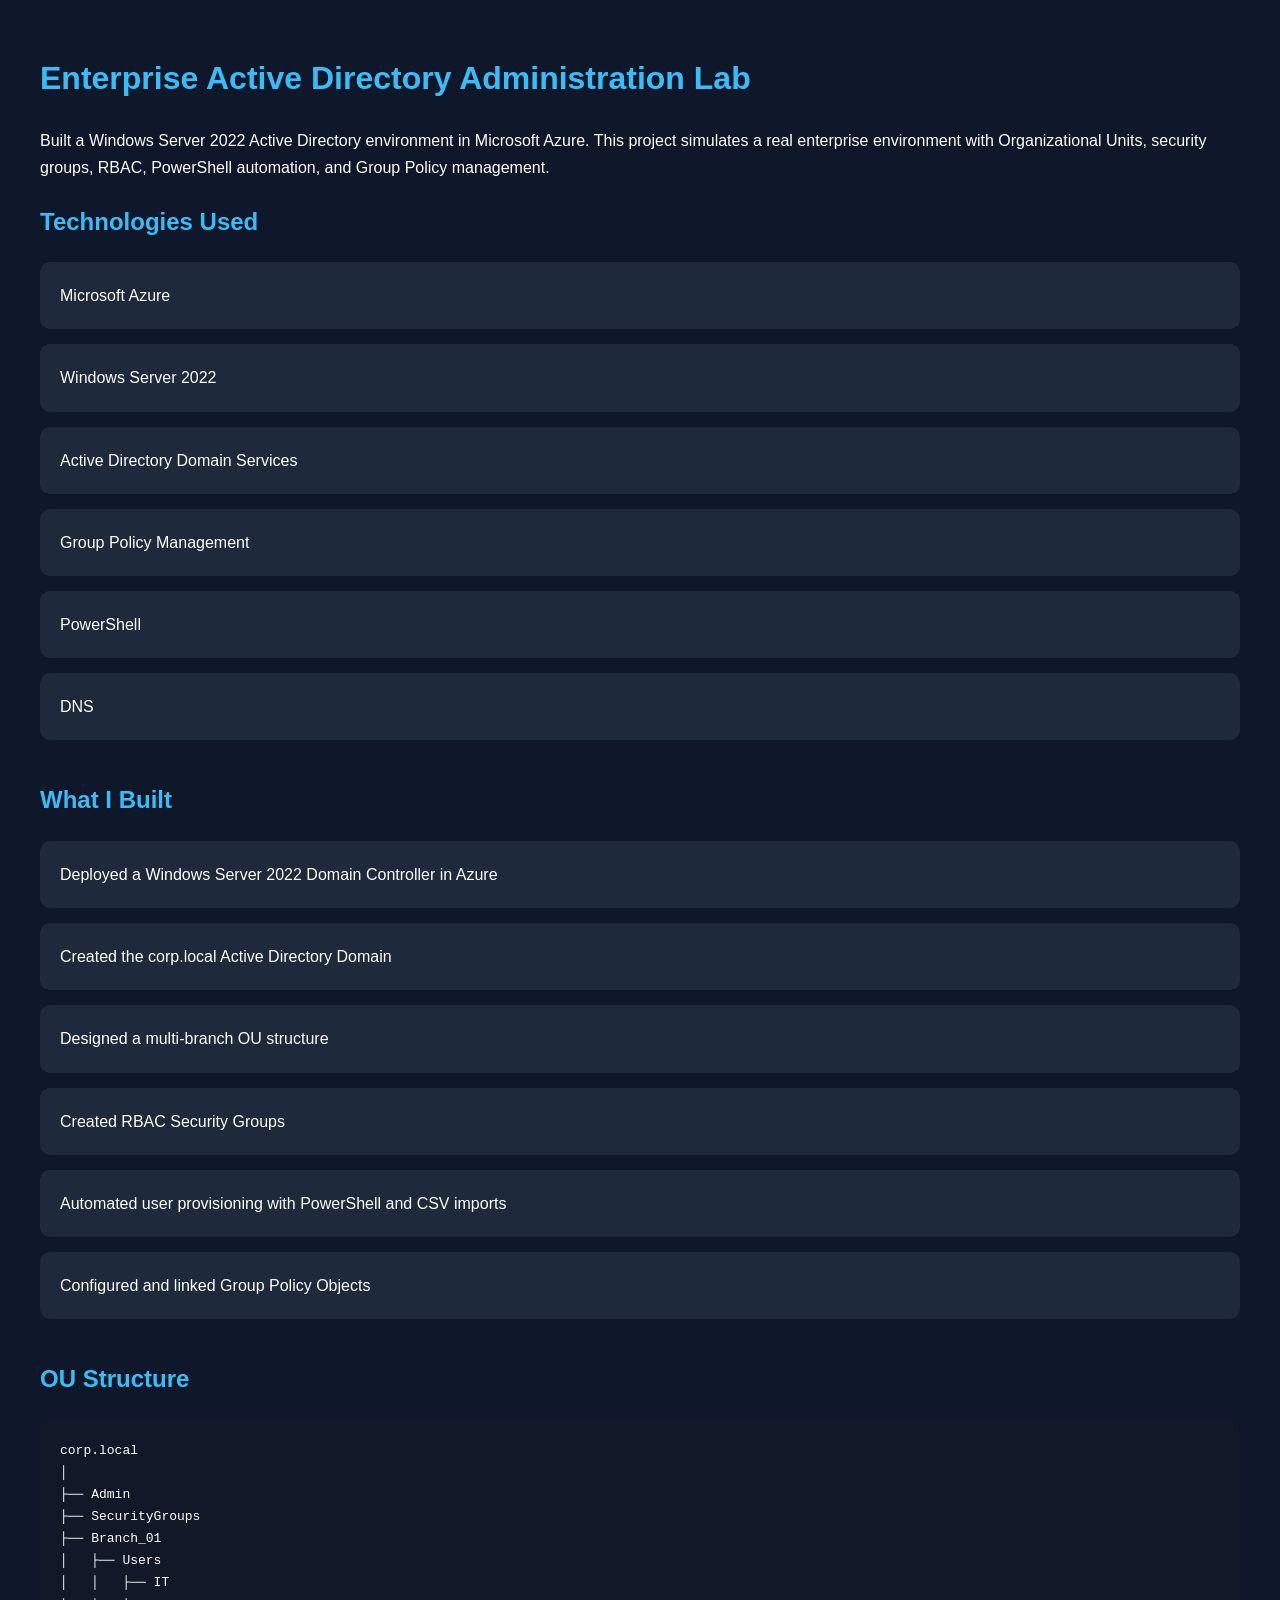
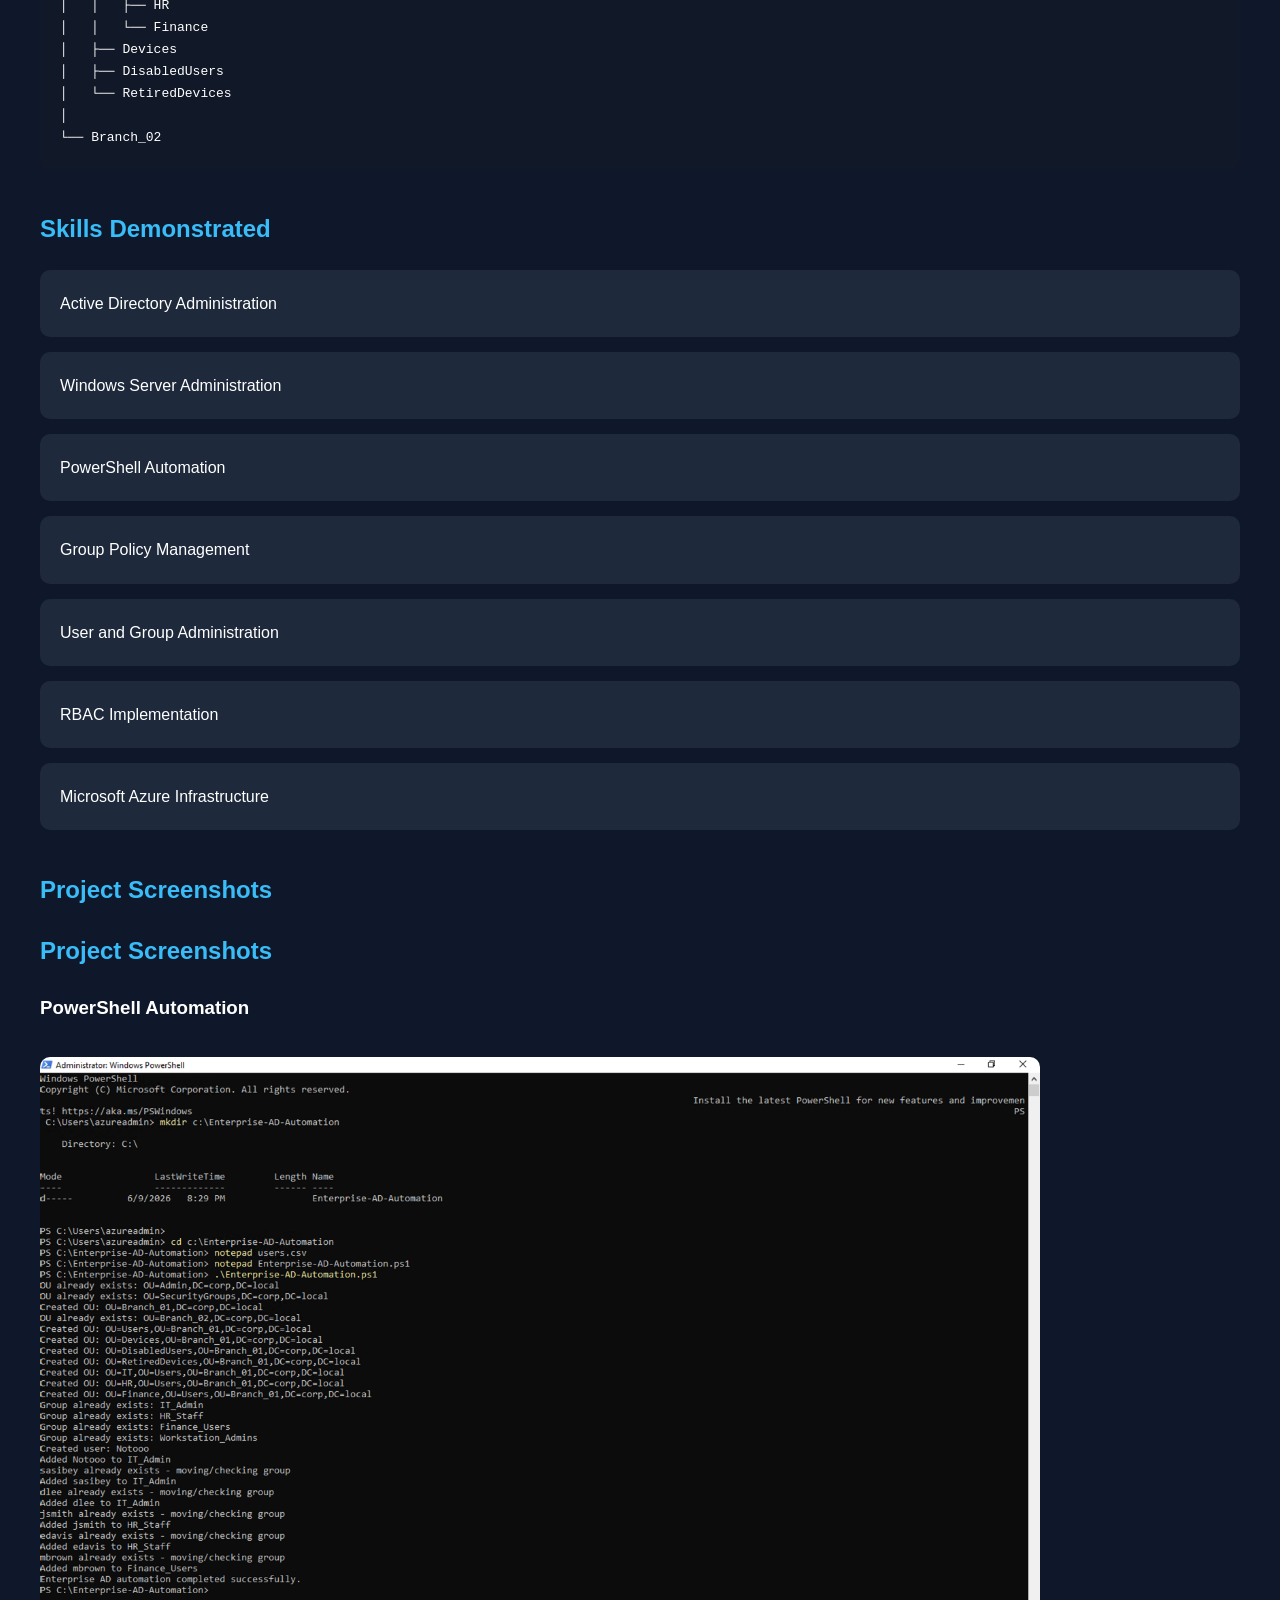
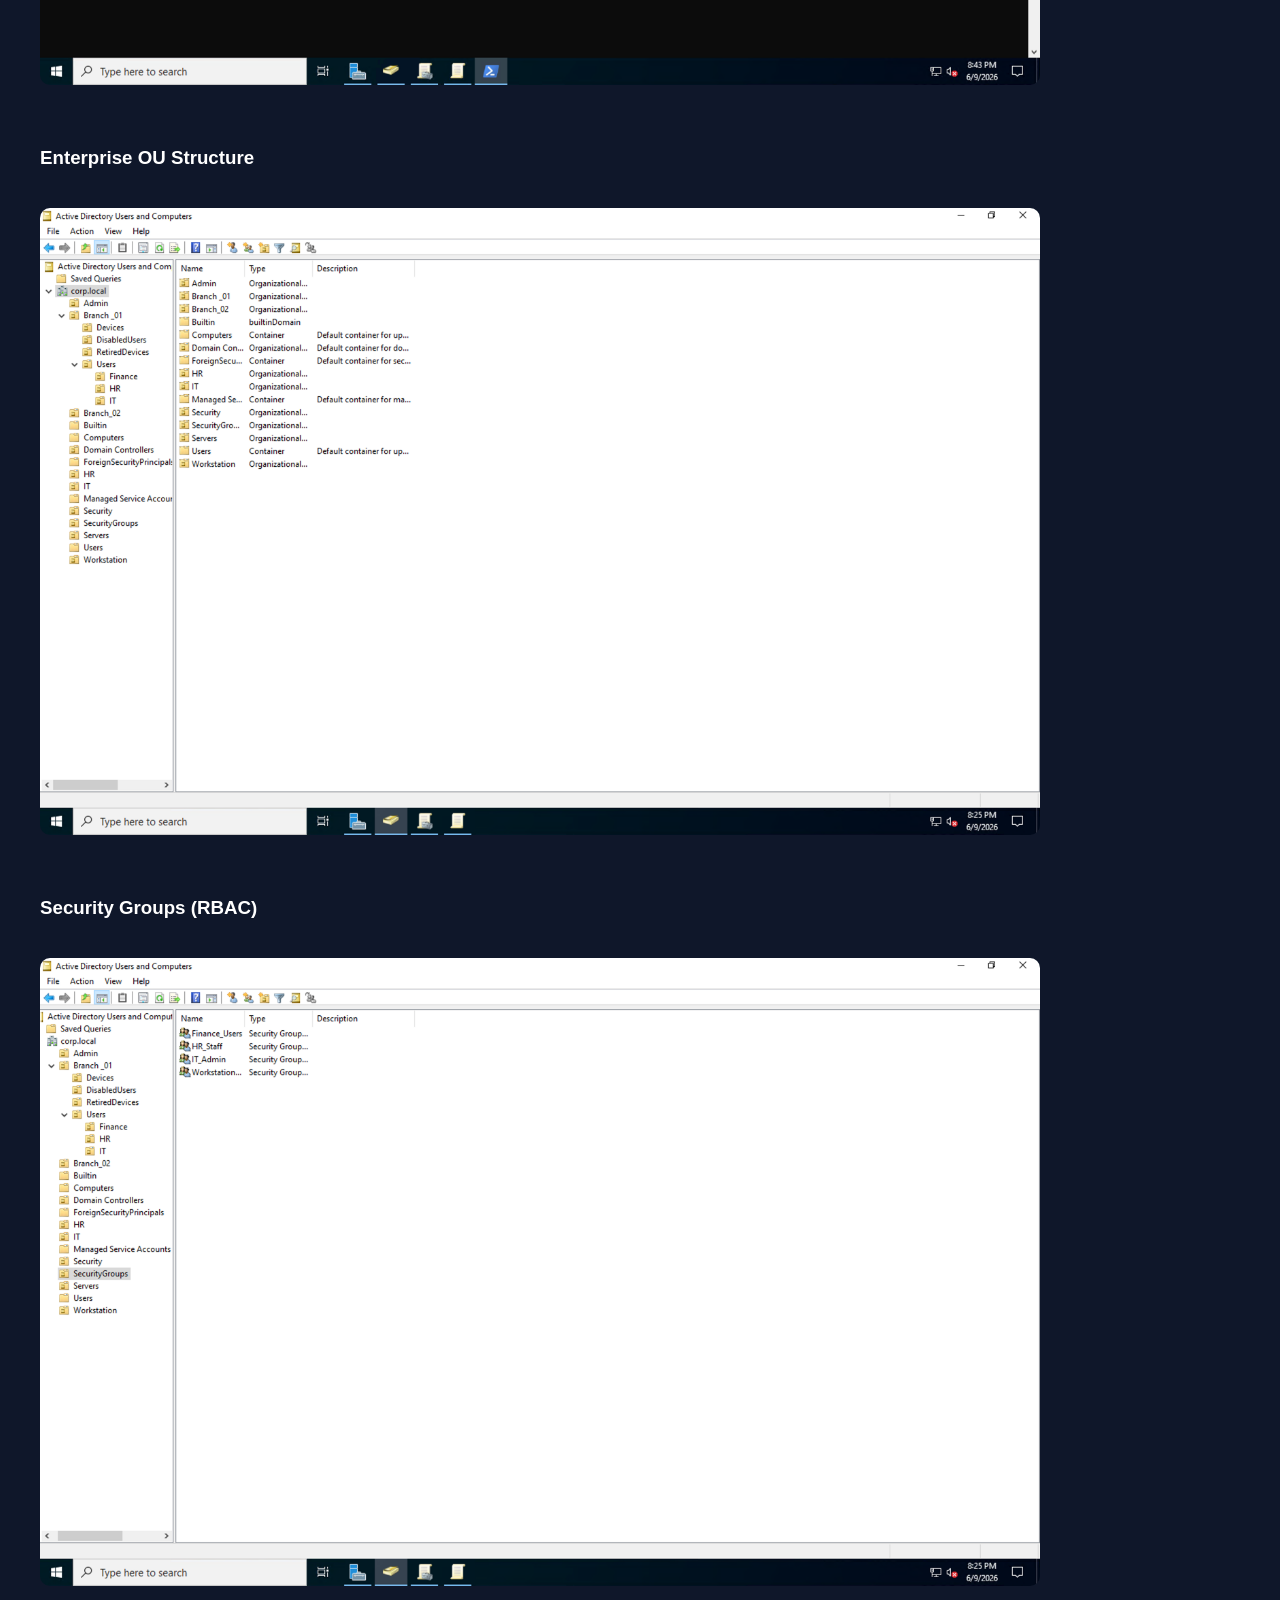
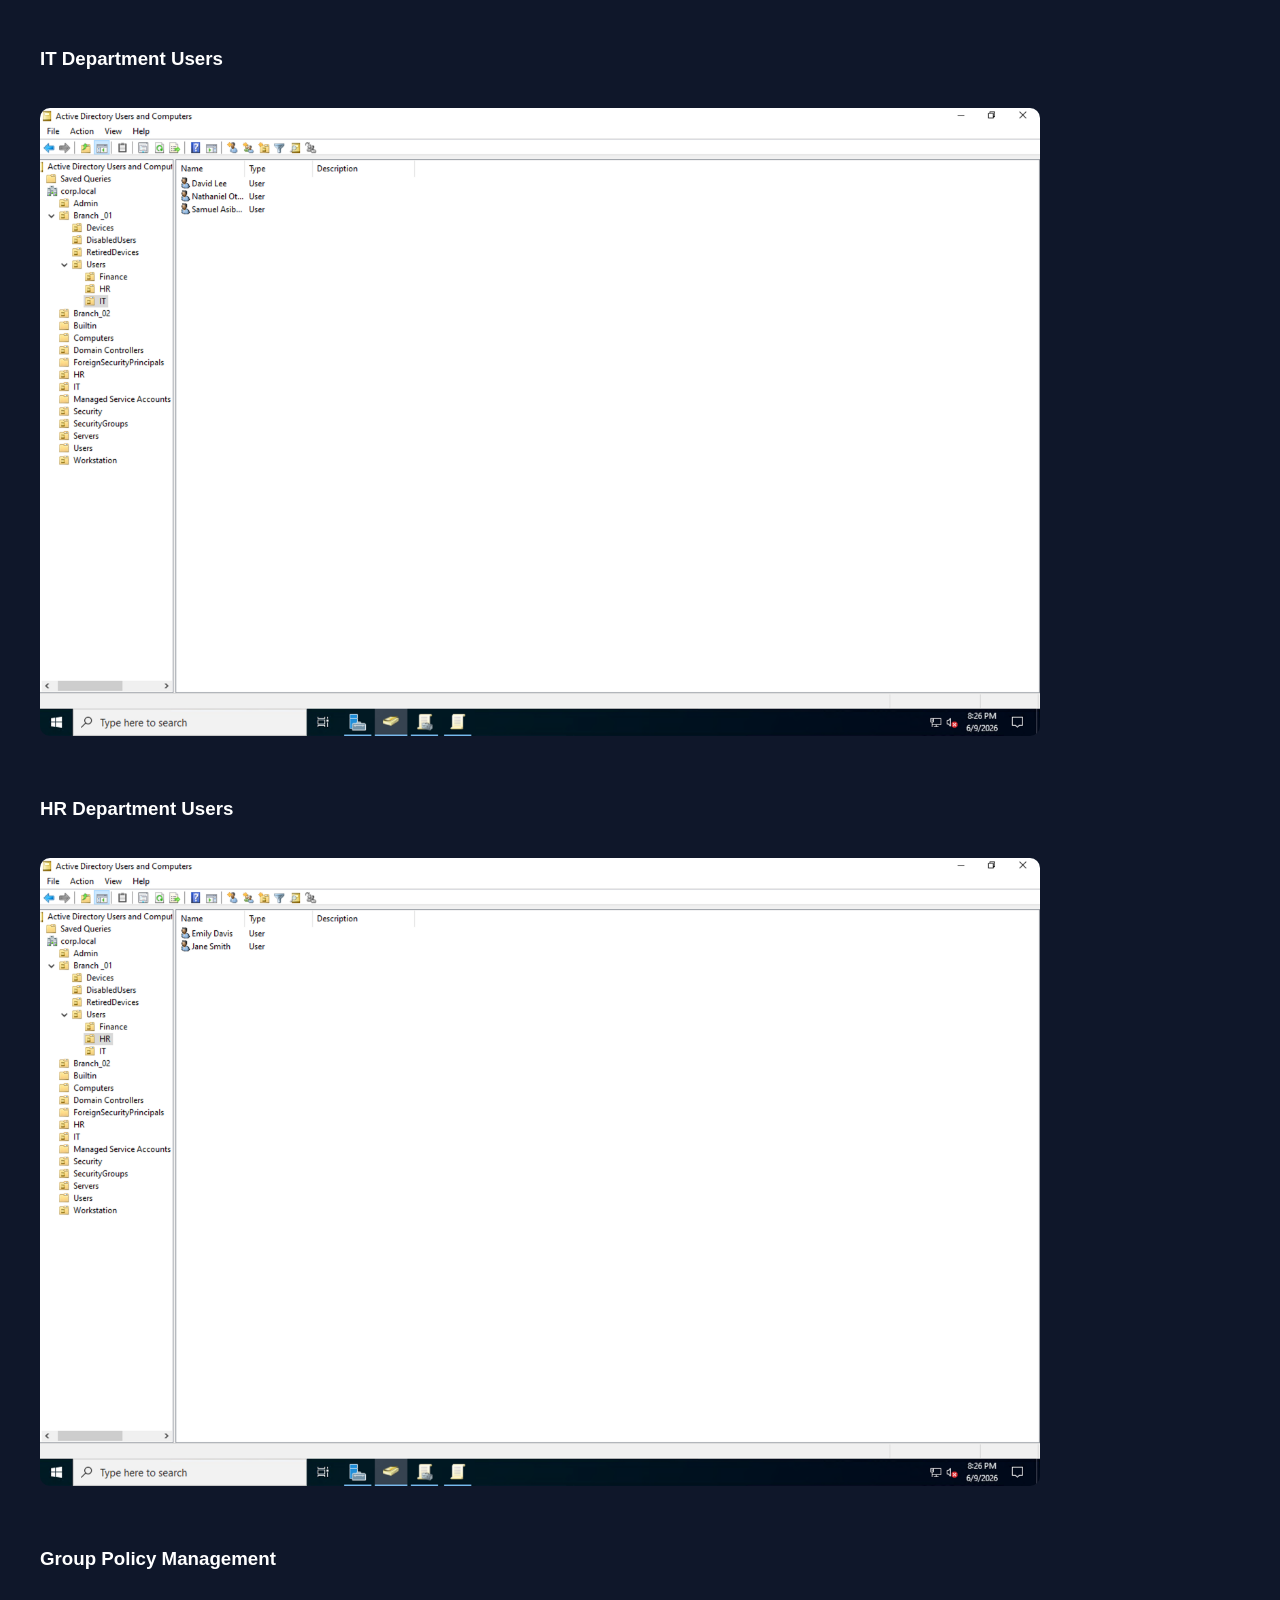
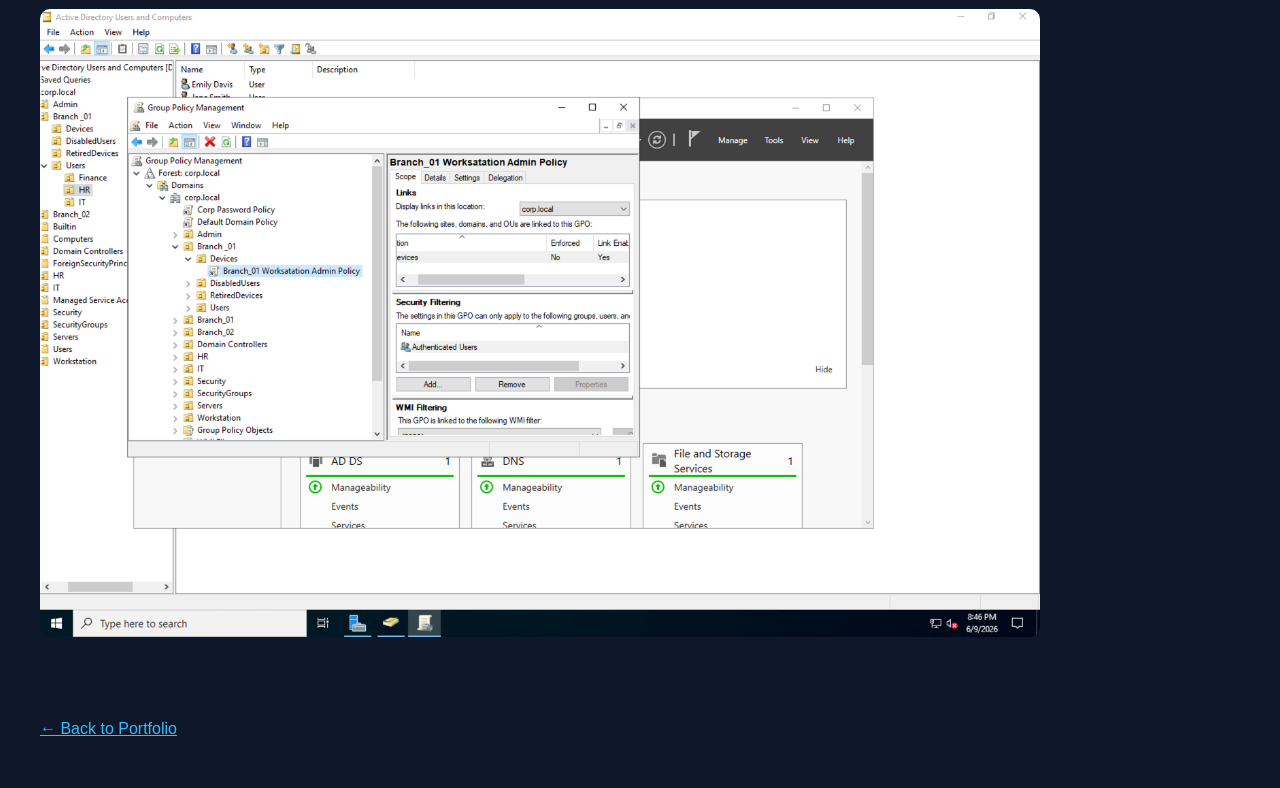
==== commit 719b24ce: "Update image paths and section titles in HTML" ====
--- a/active-directory-lab.html
+++ b/active-directory-lab.html
@@ -124,20 +124,25 @@
 
 <h2>Project Screenshots</h2>
 
+<h2>Project Screenshots</h2>
+
 <h3>PowerShell Automation</h3>
-<img src="images/ad-powershell.jpg" alt="PowerShell Automation">
+<img src="../images/ad-powershell.jpg" alt="PowerShell Automation">
 
-<h3>OU Structure</h3>
-<img src="images/ad-ou-structure.jpg" alt="OU Structure">
+<h3>Enterprise OU Structure</h3>
+<img src="../images/ad-ou-structure.jpg" alt="OU Structure">
 
-<h3>Security Groups</h3>
-<img src="images/ad-security-groups.jpg" alt="Security Groups">
+<h3>Security Groups (RBAC)</h3>
+<img src="../images/ad-security-groups.jpg" alt="Security Groups">
 
-<h3>Users and Departments</h3>
-<img src="images/ad-users.jpg" alt="Users">
+<h3>IT Department Users</h3>
+<img src="../images/ad-it.jpg" alt="IT Users">
+
+<h3>HR Department Users</h3>
+<img src="../images/ad-hr.jpg" alt="HR Users">
 
 <h3>Group Policy Management</h3>
-<img src="images/ad-gpo.jpg" alt="GPO">
+<img src="../images/ad-gpo.jpg" alt="Group Policy">
 
 </div>
 
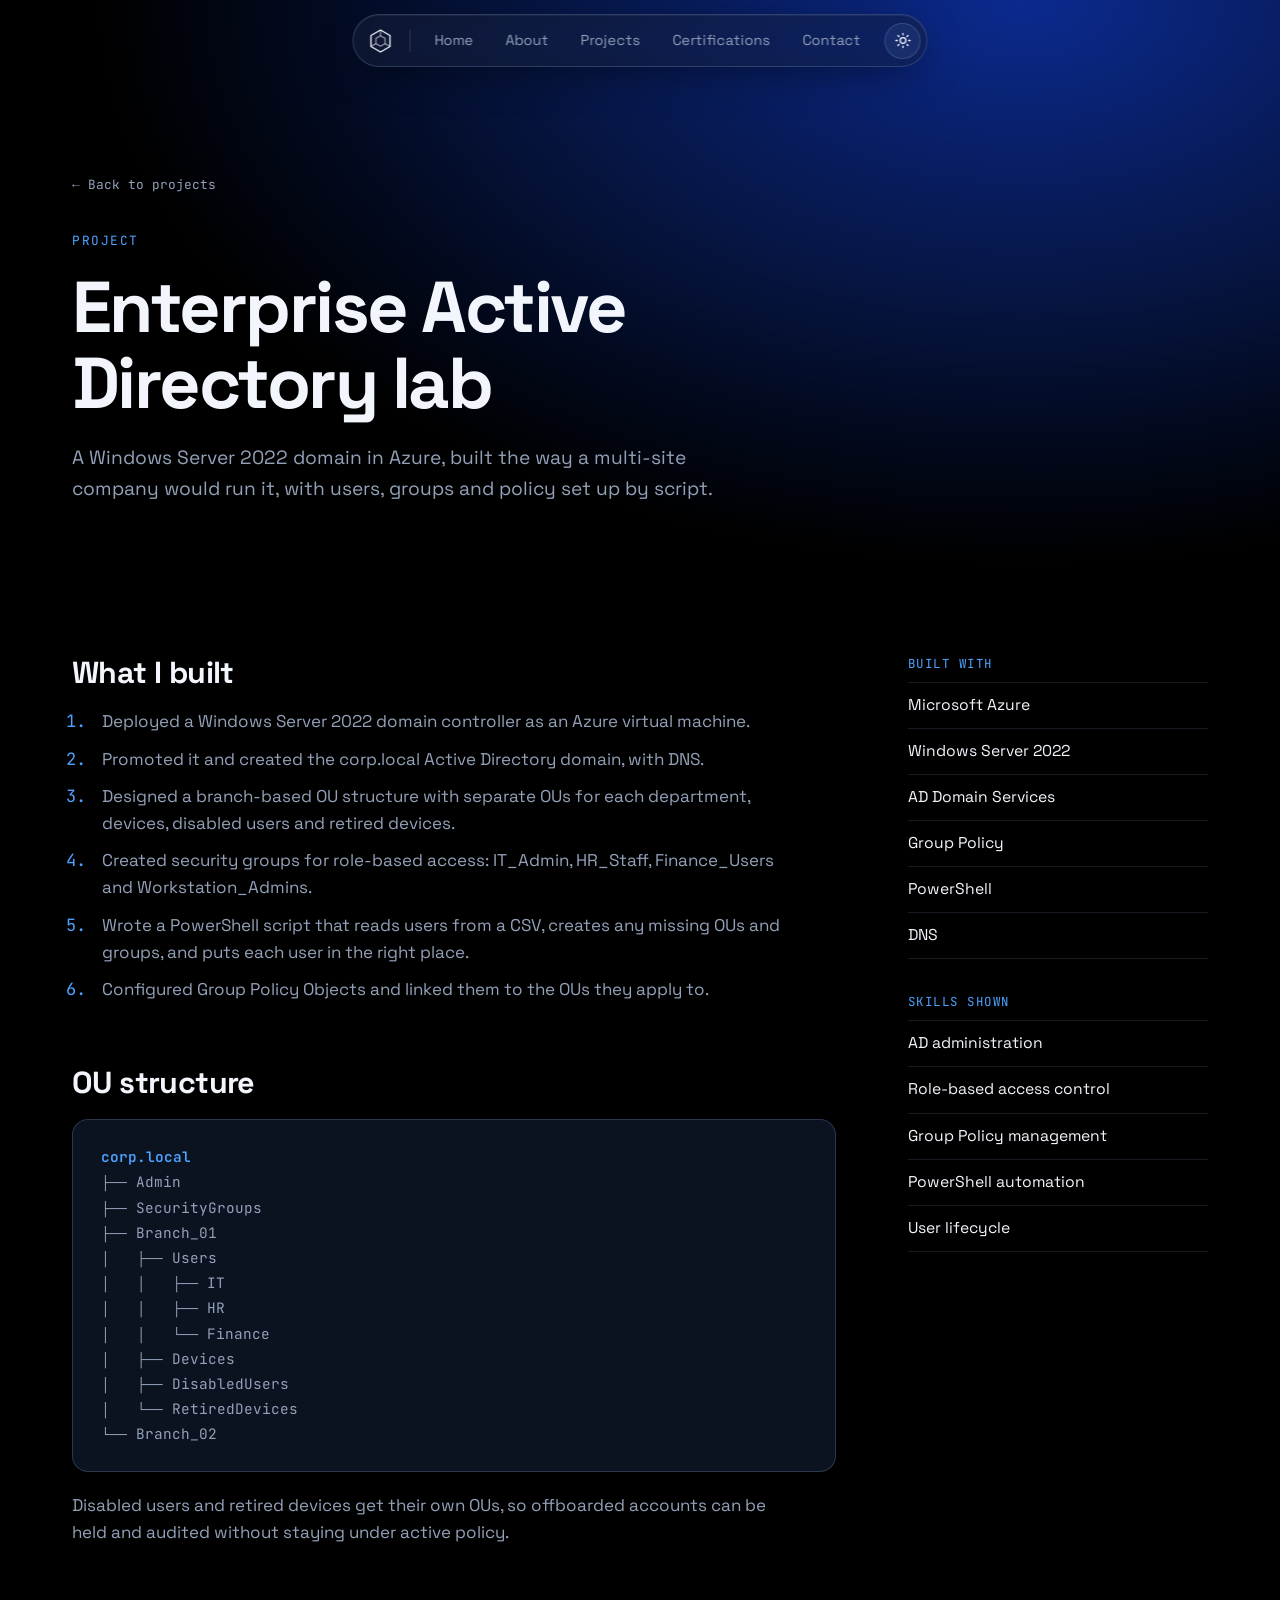
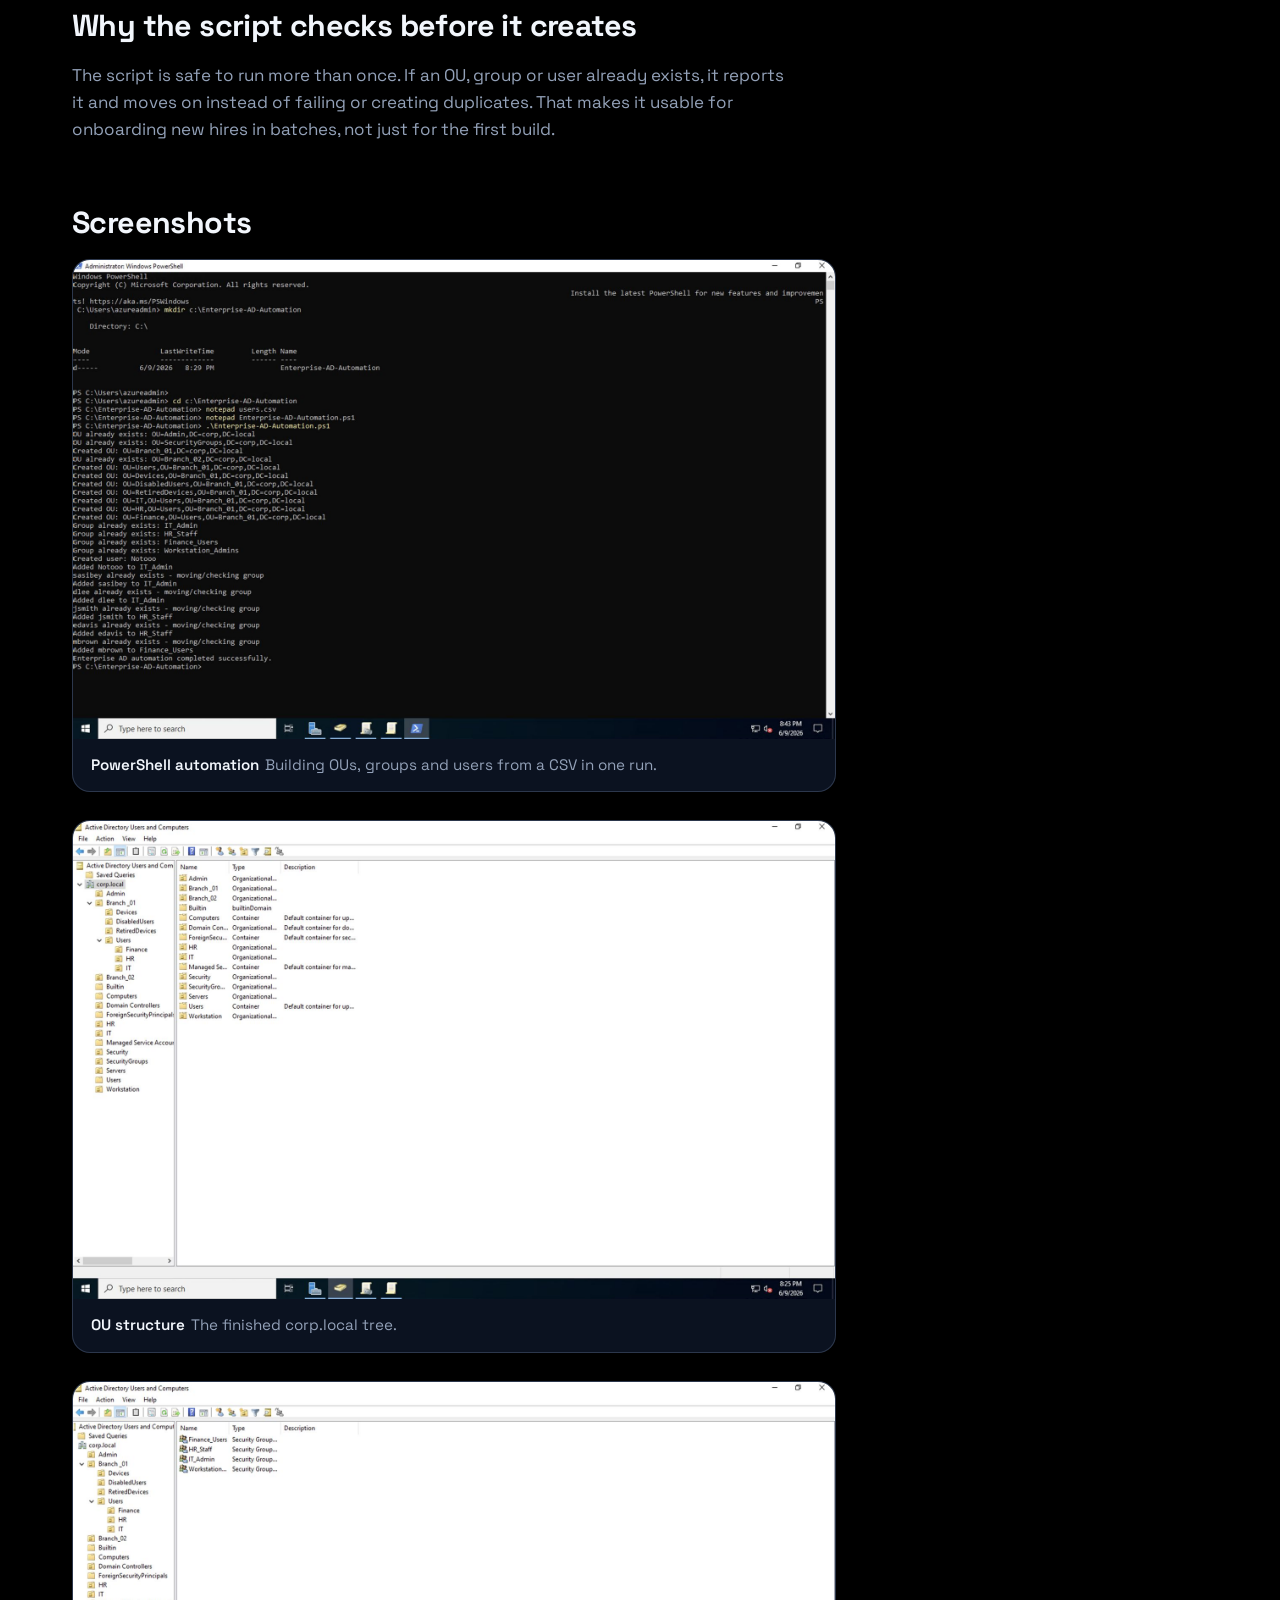
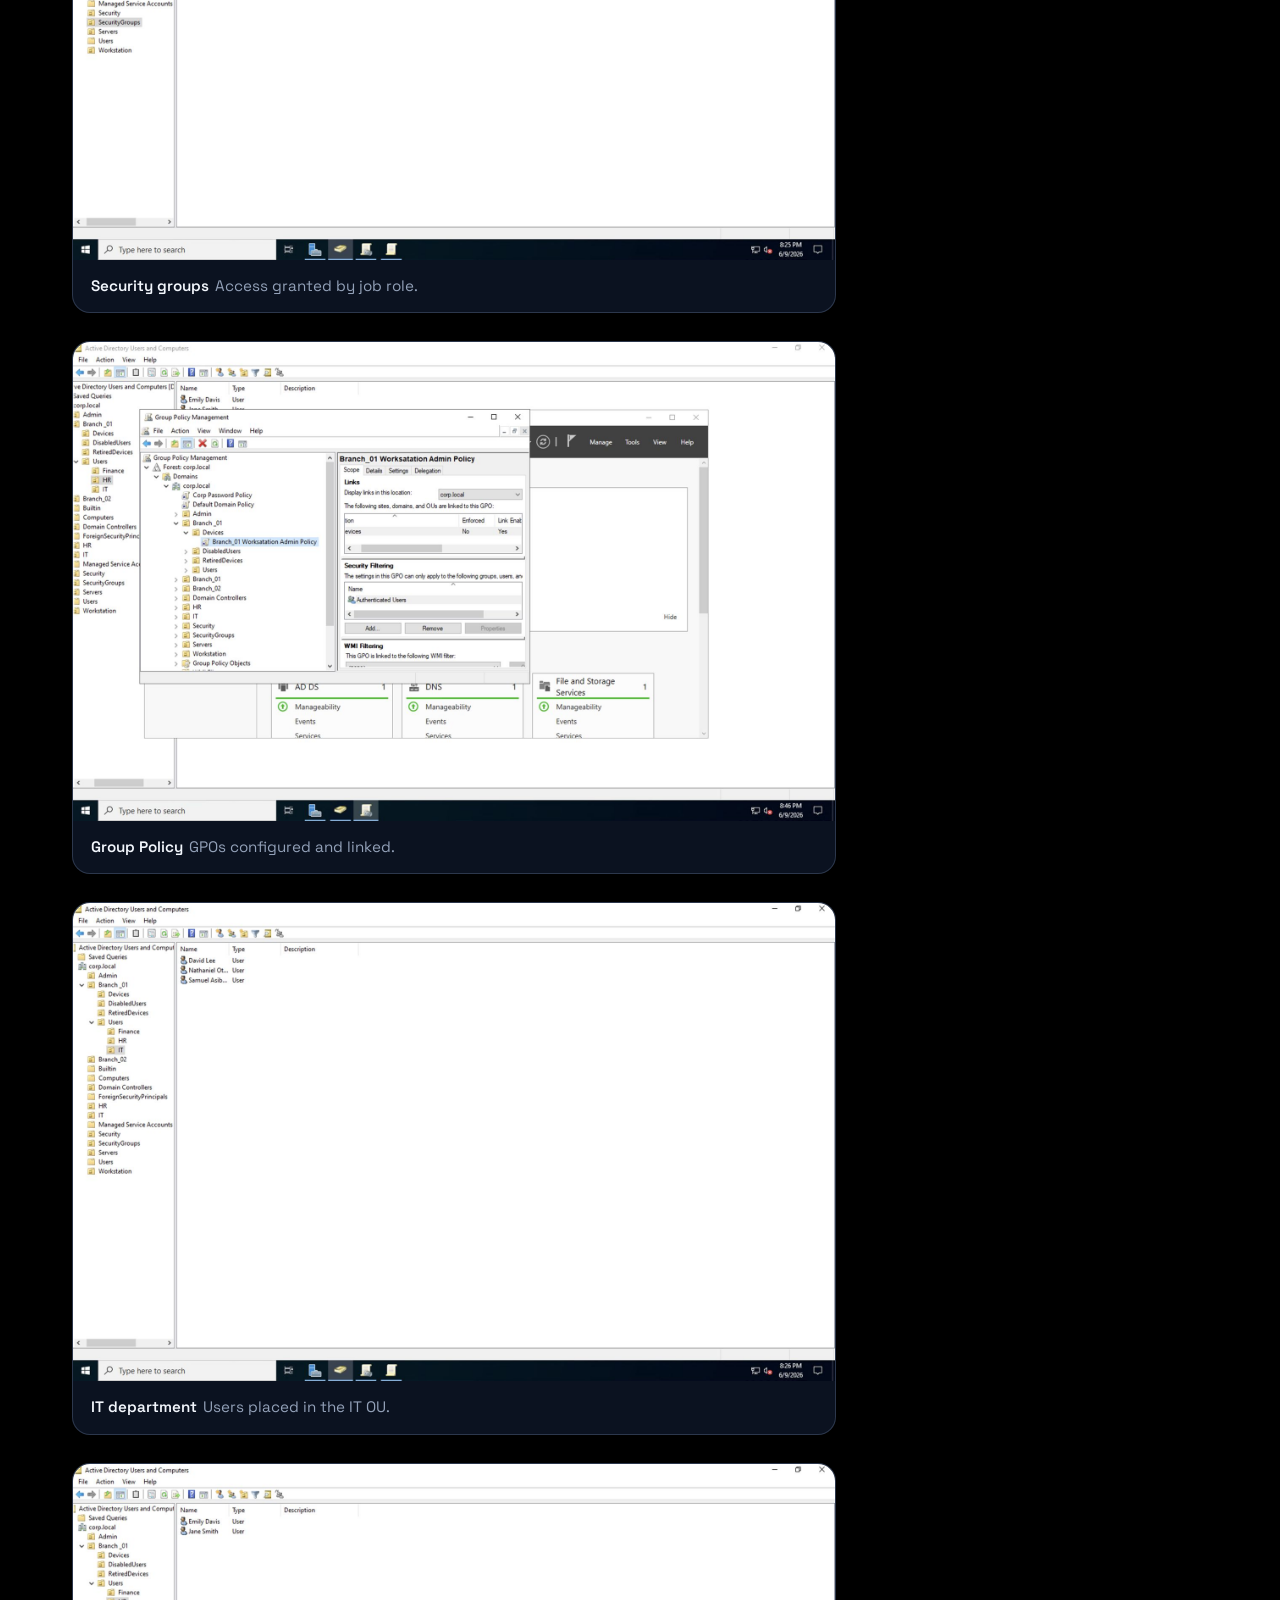
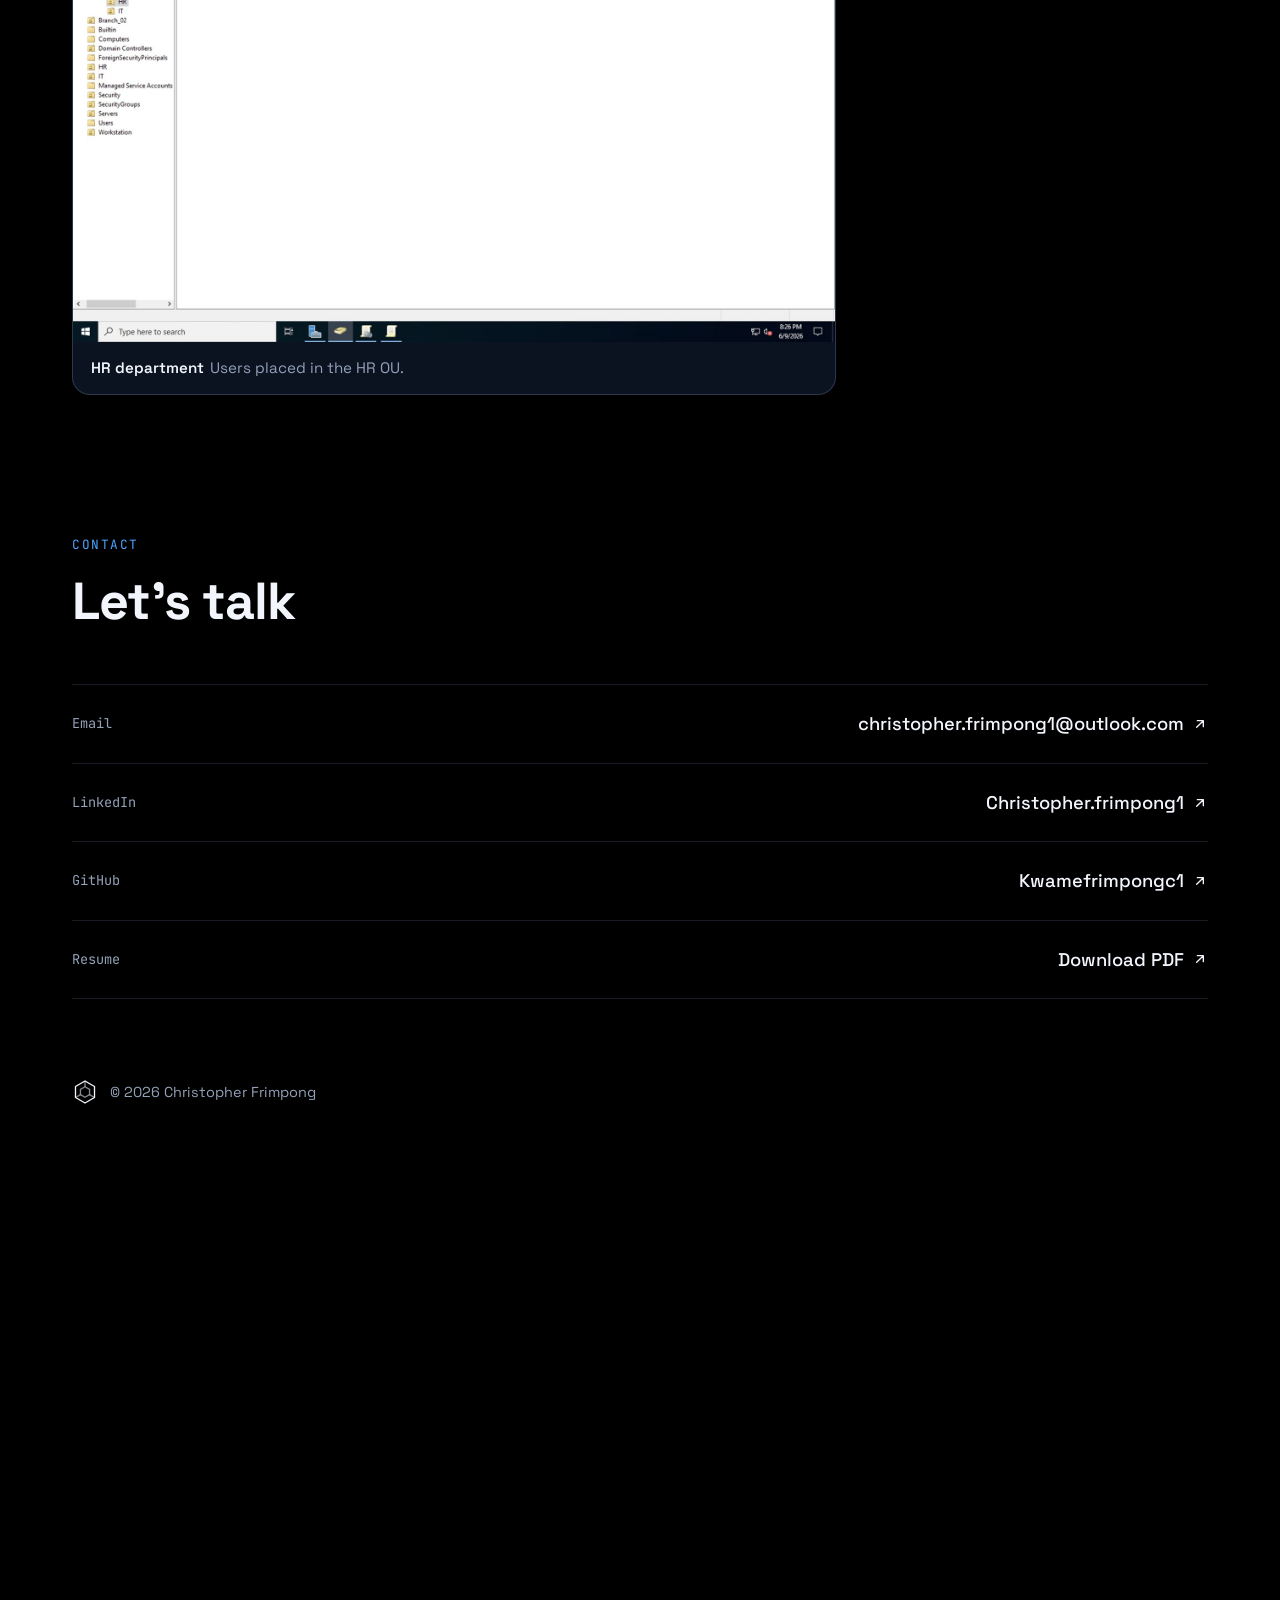
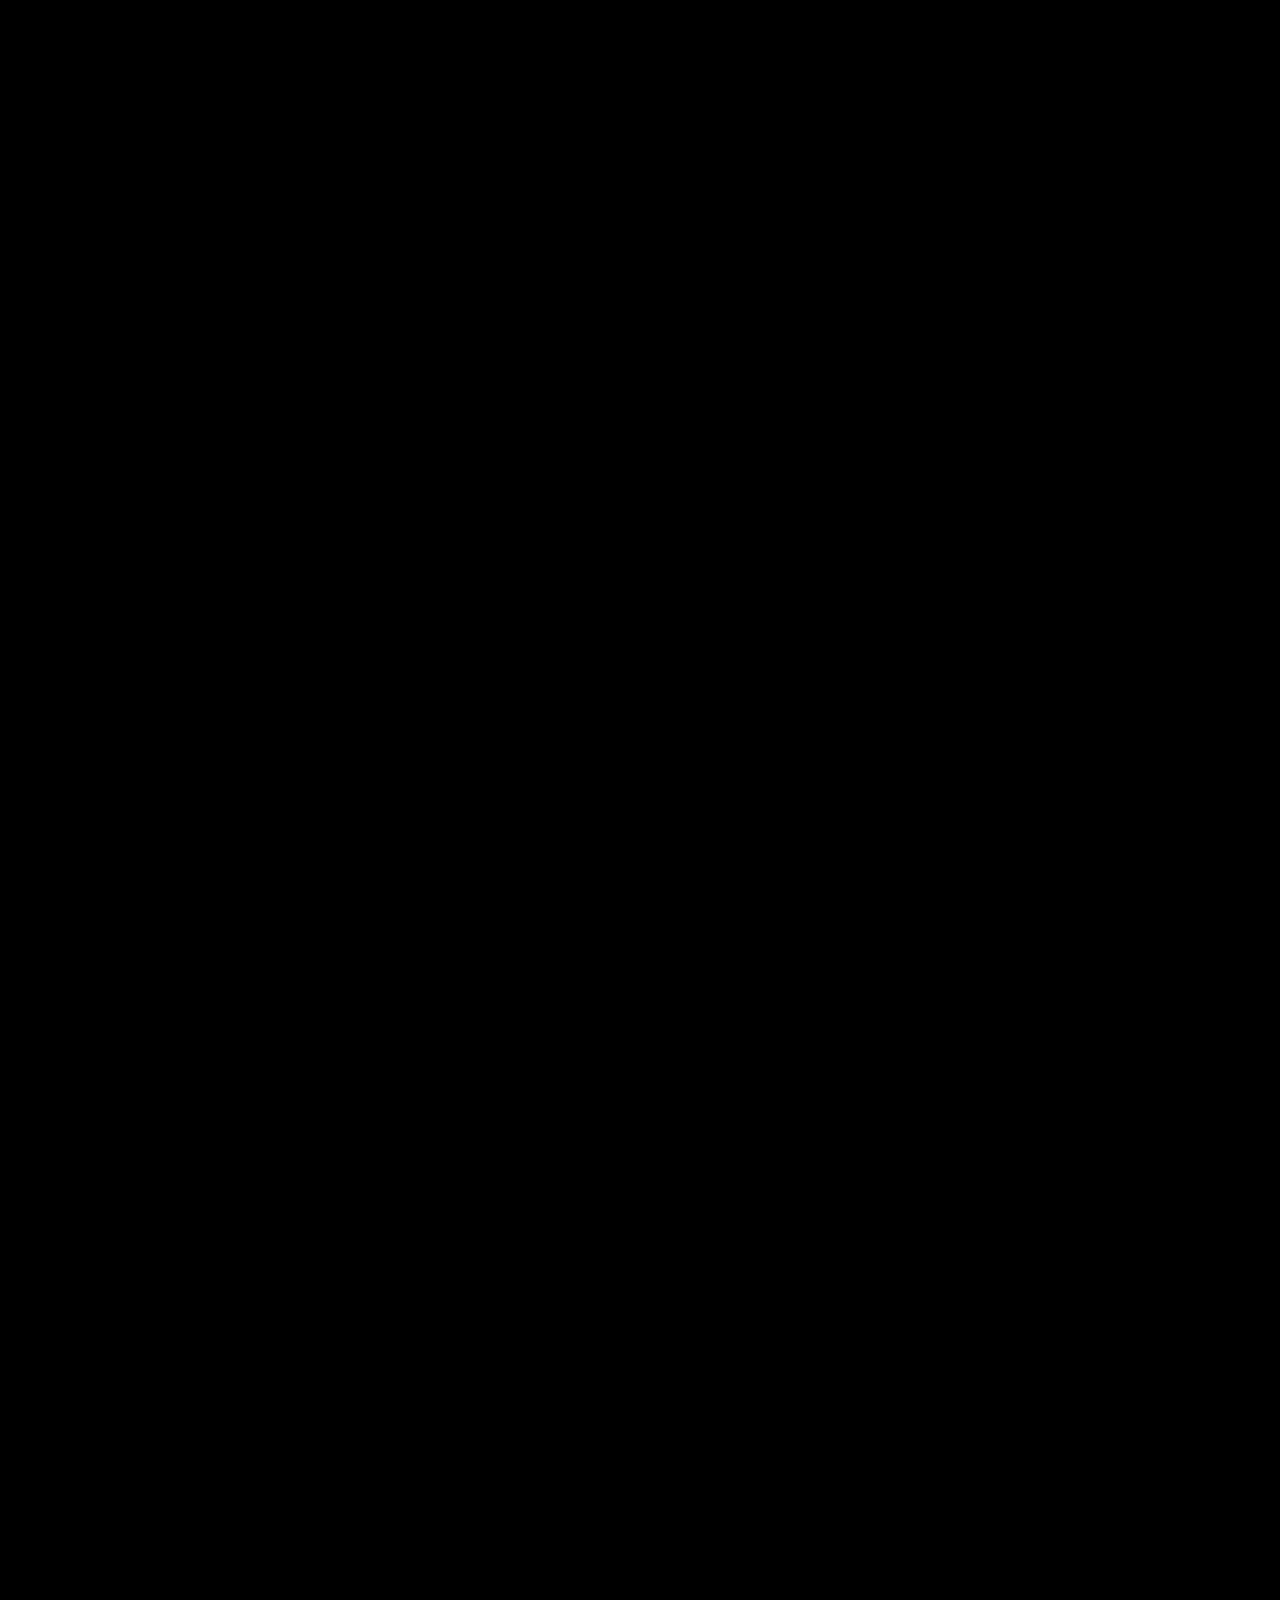
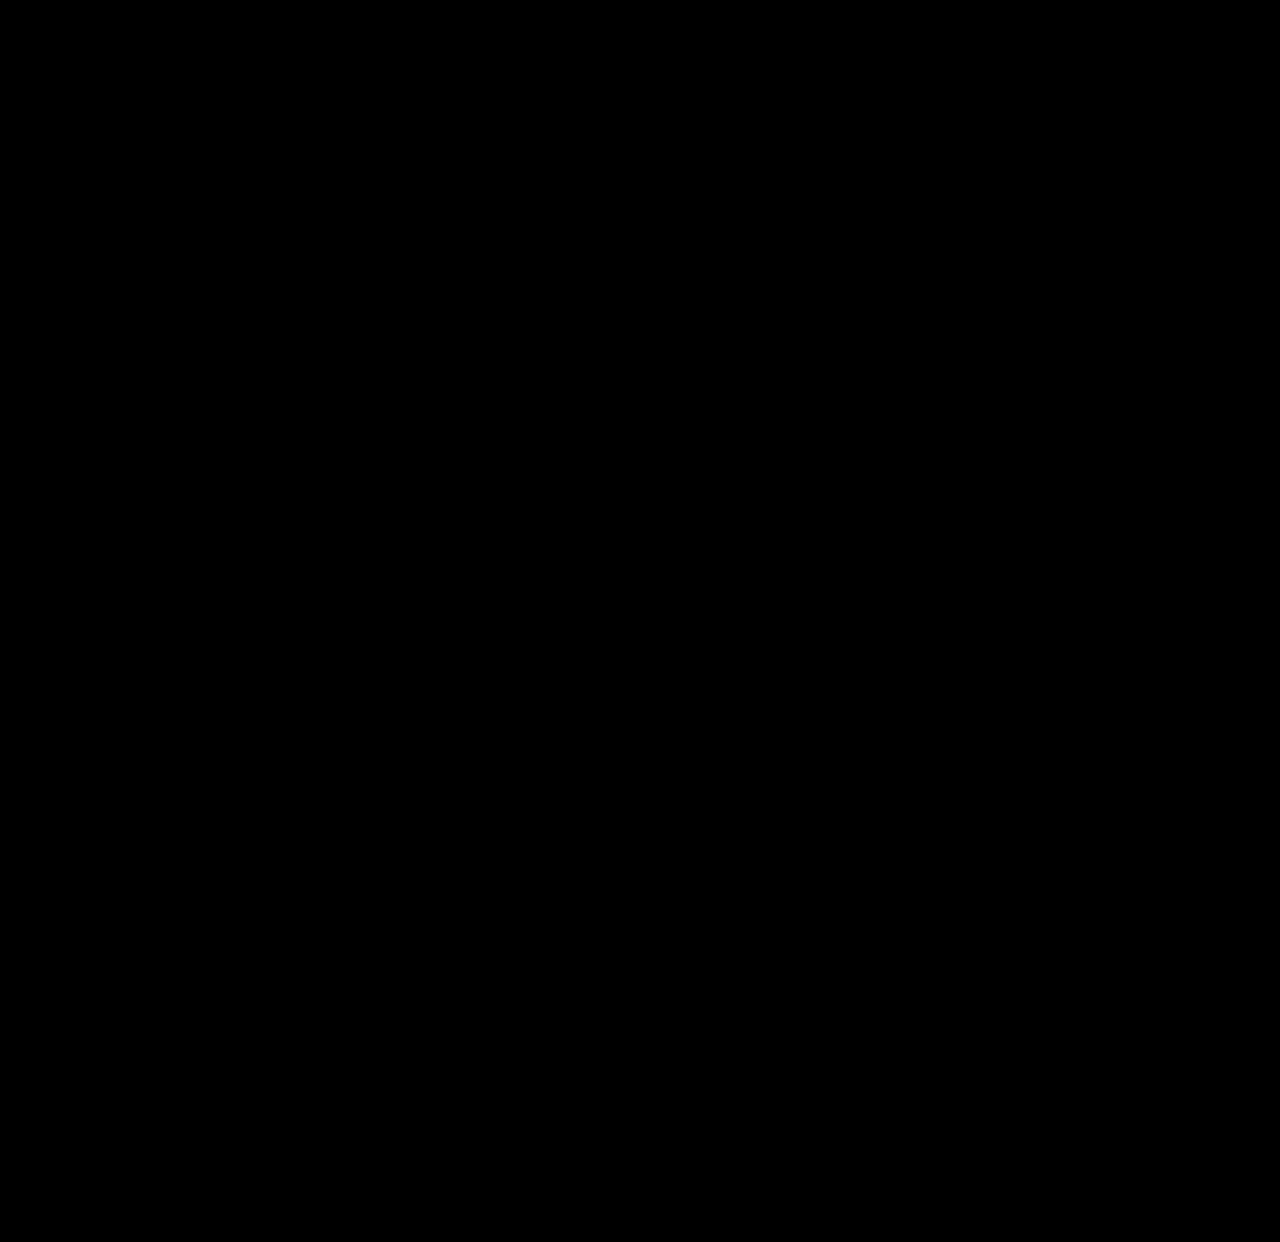
==== commit ab99fc25: "Redesign portfolio: 3D hero, new projects, Equinix role" ====
--- a/active-directory-lab.html
+++ b/active-directory-lab.html
@@ -2,153 +2,9 @@
 <html lang="en">
 <head>
 <meta charset="UTF-8">
-<meta name="viewport" content="width=device-width, initial-scale=1.0">
-<title>Enterprise Active Directory Administration Lab</title>
-
-<style>
-body{
-    font-family: Arial, sans-serif;
-    background:#0f172a;
-    color:white;
-    max-width:1200px;
-    margin:auto;
-    padding:30px;
-    line-height:1.7;
-}
-
-h1,h2{
-    color:#38bdf8;
-}
-
-.section{
-    margin-bottom:40px;
-}
-
-.card{
-    background:#1e293b;
-    padding:20px;
-    border-radius:10px;
-    margin-bottom:15px;
-}
-
-img{
-    width:100%;
-    max-width:1000px;
-    border-radius:10px;
-    margin-top:15px;
-    margin-bottom:30px;
-}
-
-a{
-    color:#38bdf8;
-}
-
-pre{
-    background:#111827;
-    padding:20px;
-    border-radius:10px;
-    overflow:auto;
-}
-</style>
-
+<meta http-equiv="refresh" content="0; url=projects/active-directory-lab.html">
+<link rel="canonical" href="projects/active-directory-lab.html">
+<title>Enterprise Active Directory lab</title>
 </head>
-<body>
-
-<h1>Enterprise Active Directory Administration Lab</h1>
-
-<p>
-Built a Windows Server 2022 Active Directory environment in Microsoft Azure.
-This project simulates a real enterprise environment with Organizational Units,
-security groups, RBAC, PowerShell automation, and Group Policy management.
-</p>
-
-<div class="section">
-<h2>Technologies Used</h2>
-
-<div class="card">Microsoft Azure</div>
-<div class="card">Windows Server 2022</div>
-<div class="card">Active Directory Domain Services</div>
-<div class="card">Group Policy Management</div>
-<div class="card">PowerShell</div>
-<div class="card">DNS</div>
-</div>
-
-<div class="section">
-<h2>What I Built</h2>
-
-<div class="card">Deployed a Windows Server 2022 Domain Controller in Azure</div>
-<div class="card">Created the corp.local Active Directory Domain</div>
-<div class="card">Designed a multi-branch OU structure</div>
-<div class="card">Created RBAC Security Groups</div>
-<div class="card">Automated user provisioning with PowerShell and CSV imports</div>
-<div class="card">Configured and linked Group Policy Objects</div>
-
-</div>
-
-<div class="section">
-<h2>OU Structure</h2>
-
-<pre>
-corp.local
-│
-├── Admin
-├── SecurityGroups
-├── Branch_01
-│   ├── Users
-│   │   ├── IT
-│   │   ├── HR
-│   │   └── Finance
-│   ├── Devices
-│   ├── DisabledUsers
-│   └── RetiredDevices
-│
-└── Branch_02
-</pre>
-
-</div>
-
-<div class="section">
-<h2>Skills Demonstrated</h2>
-
-<div class="card">Active Directory Administration</div>
-<div class="card">Windows Server Administration</div>
-<div class="card">PowerShell Automation</div>
-<div class="card">Group Policy Management</div>
-<div class="card">User and Group Administration</div>
-<div class="card">RBAC Implementation</div>
-<div class="card">Microsoft Azure Infrastructure</div>
-
-</div>
-
-<div class="section">
-
-<h2>Project Screenshots</h2>
-
-<h2>Project Screenshots</h2>
-
-<h3>PowerShell Automation</h3>
-<img src="../images/ad-powershell.jpg" alt="PowerShell Automation">
-
-<h3>Enterprise OU Structure</h3>
-<img src="../images/ad-ou-structure.jpg" alt="OU Structure">
-
-<h3>Security Groups (RBAC)</h3>
-<img src="../images/ad-security-groups.jpg" alt="Security Groups">
-
-<h3>IT Department Users</h3>
-<img src="../images/ad-it.jpg" alt="IT Users">
-
-<h3>HR Department Users</h3>
-<img src="../images/ad-hr.jpg" alt="HR Users">
-
-<h3>Group Policy Management</h3>
-<img src="../images/ad-gpo.jpg" alt="Group Policy">
-
-</div>
-
-<p>
-<a href="index.html">← Back to Portfolio</a>
-</p>
-
-</body>
+<body><p>This page moved. <a href="projects/active-directory-lab.html">Go to the Enterprise Active Directory lab</a>.</p></body>
 </html>
